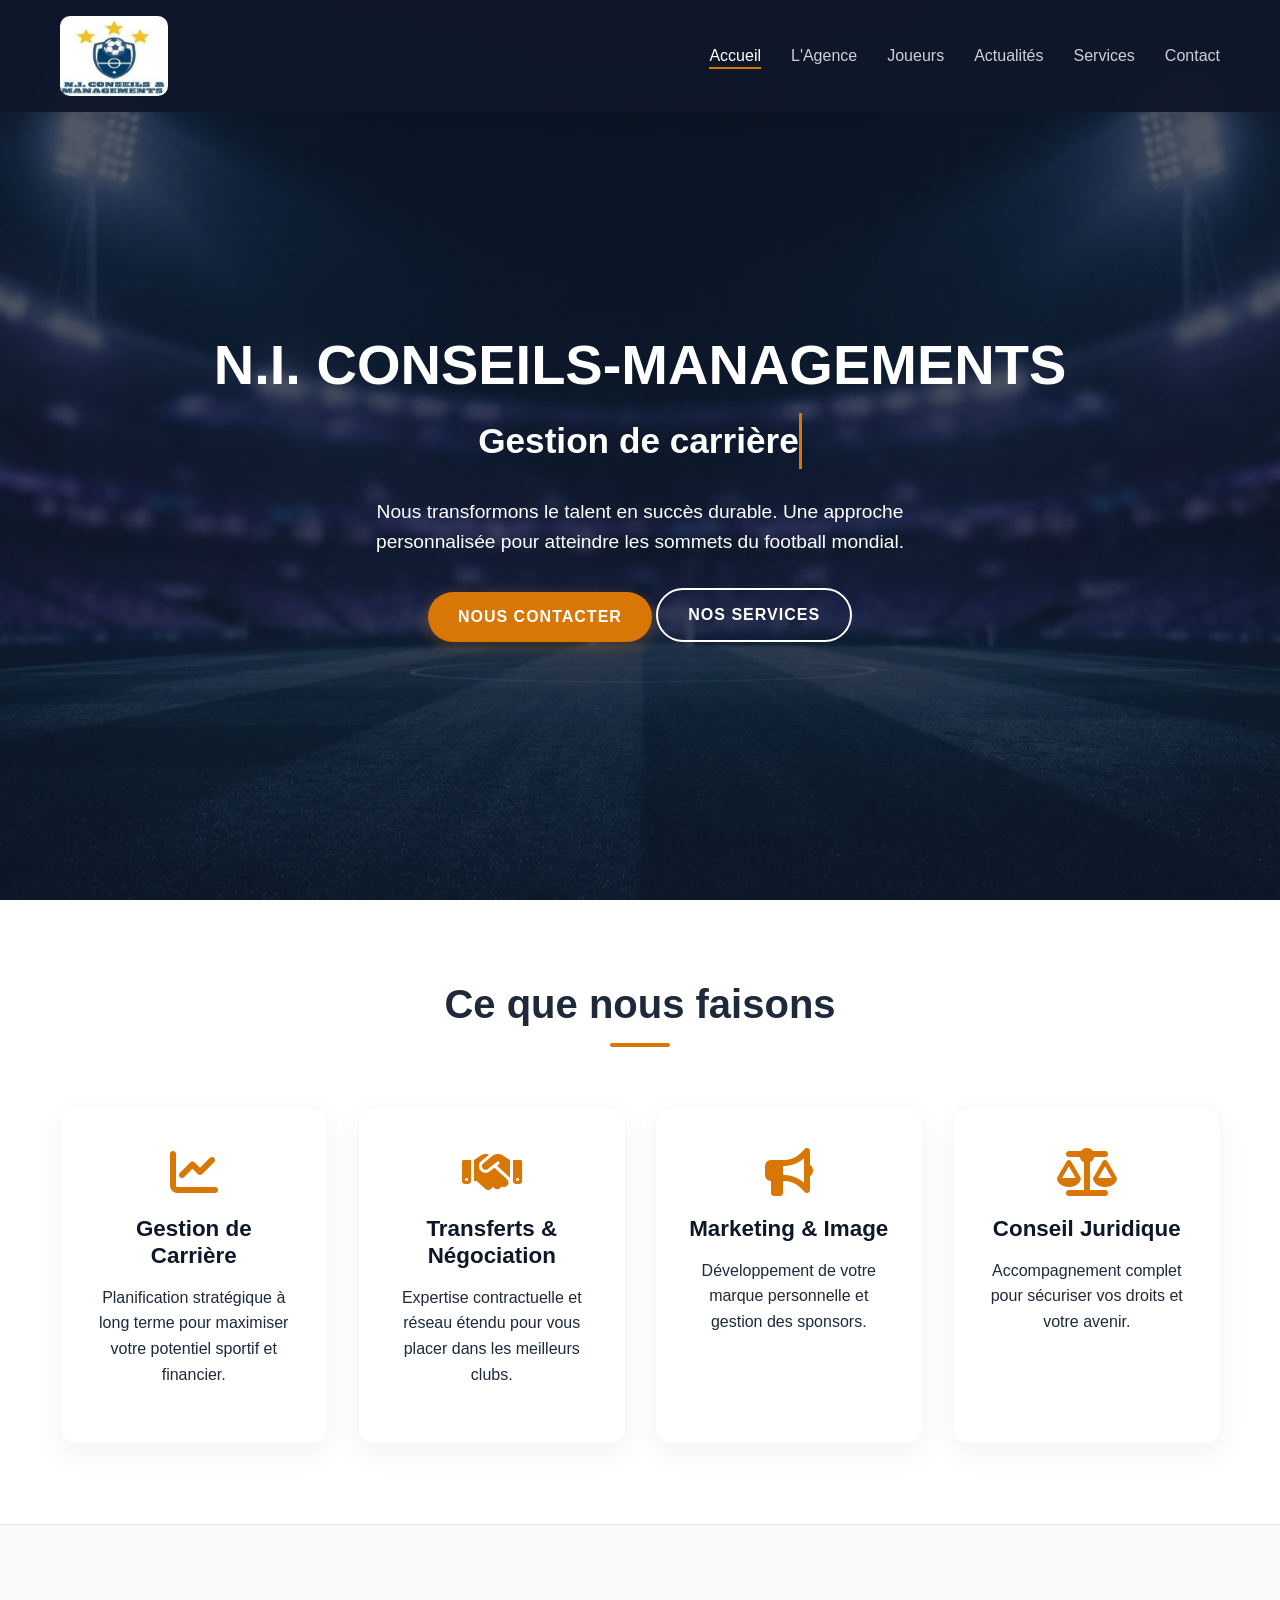
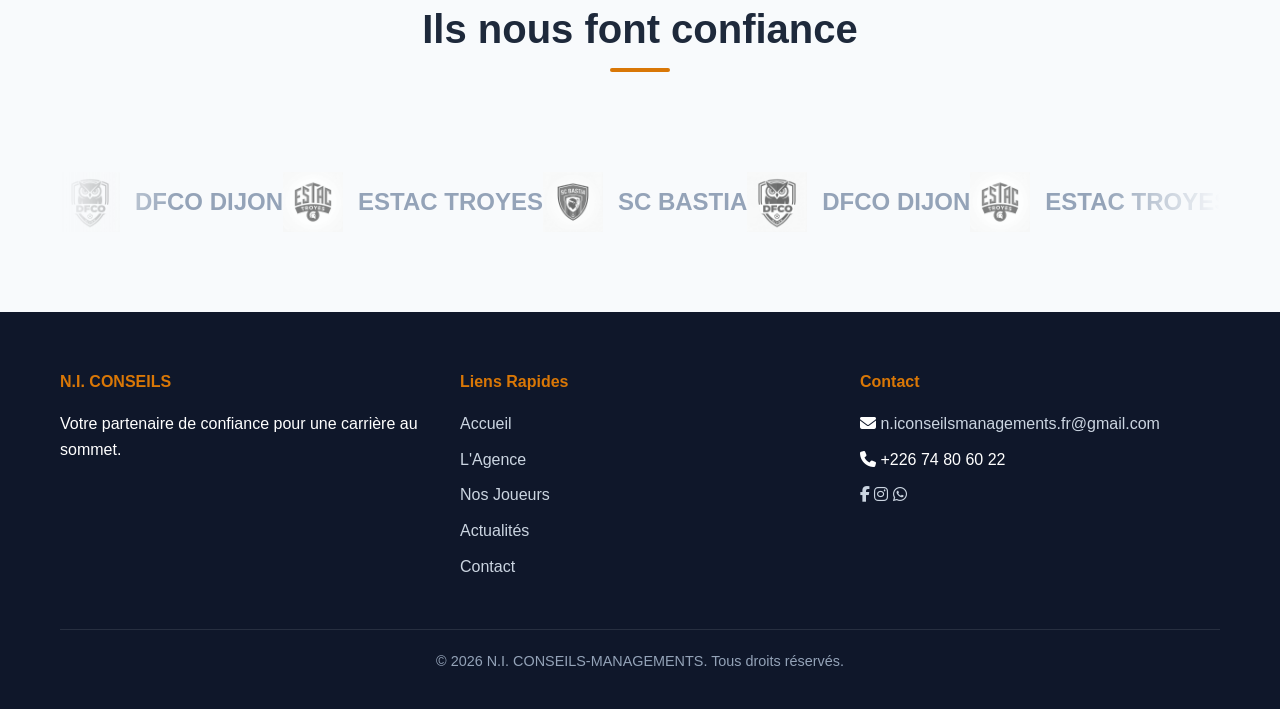
==== index.html @ 92f79663 "Mise à jour du site : actualités, administration, configuration et images" ====
<!DOCTYPE html>
<html lang="fr">

<head>
    <meta charset="UTF-8">
    <meta name="viewport" content="width=device-width, initial-scale=1.0">
    <title>N.I. CONSEILS-MANAGEMENTS | Accueil</title>
    <meta name="description"
        content="Gestion de carrière pour joueurs de football ambitieux. Transferts, négociation, marketing.">
    <link rel="icon" type="image/png" href="assets/images/logo.png">
    <!-- Google Search Console Verification -->
    <meta name="google-site-verification" content="EGCltQnFq501ZITUYXsxIXA1ojgnjzvtPyNkvz9qQ1s" />
    <!-- Security Headers -->
    <meta http-equiv="Content-Security-Policy"
        content="default-src 'self'; script-src 'self' https://cdnjs.cloudflare.com; style-src 'self' 'unsafe-inline' https://cdnjs.cloudflare.com https://fonts.googleapis.com; font-src 'self' https://cdnjs.cloudflare.com https://fonts.gstatic.com; img-src 'self' data: blob: https:; connect-src 'self';">
    <!-- Google Fonts -->
    <link rel="preconnect" href="https://fonts.googleapis.com">
    <link rel="preconnect" href="https://fonts.gstatic.com" crossorigin>
    <link href="https://fonts.googleapis.com/css2?family=Outfit:wght@300;400;500;700;800&display=swap" rel="stylesheet">
    <!-- Font Awesome -->
    <link rel="stylesheet" href="https://cdnjs.cloudflare.com/ajax/libs/font-awesome/6.4.0/css/all.min.css"
        integrity="sha512-iecdLmaskl7CVkqkXNQ/ZH/XLlvWZOJyj7Yy7tcenmpD1ypASozpmT/E0iPtmFIB46ZmdtAc9eNBvH0H/ZpiBw=="
        crossorigin="anonymous" referrerpolicy="no-referrer">
    <!-- Open Graph / Meta SEO pour Google -->
    <link rel="canonical" href="https://ni-conseils-managements.netlify.app/">
    <meta property="og:type" content="website">
    <meta property="og:url" content="https://ni-conseils-managements.netlify.app/">
    <meta property="og:title" content="N.I. CONSEILS-MANAGEMENTS | Agence de Gestion de Carrière Football">
    <meta property="og:description" content="Gestion de carrière pour joueurs de football ambitieux. Transferts, négociation, marketing.">
    <meta property="og:image" content="https://ni-conseils-managements.netlify.app/assets/images/hero.webp">
    <!-- Twitter Card -->
    <meta name="twitter:card" content="summary_large_image">
    <meta name="twitter:title" content="N.I. CONSEILS-MANAGEMENTS | Agence de Gestion de Carrière Football">
    <meta name="twitter:description" content="Gestion de carrière pour joueurs de football ambitieux. Transferts, négociation, marketing.">
    <meta name="twitter:image" content="https://ni-conseils-managements.netlify.app/assets/images/hero.webp">

    <!-- Schema.org Organization for Google Indexing -->
    <script type="application/ld+json">
    {
        "@context": "https://schema.org",
        "@type": "SportsOrganization",
        "name": "N.I. CONSEILS-MANAGEMENTS",
        "alternateName": "NI Conseils Managements",
        "url": "https://ni-conseils-managements.netlify.app/",
        "logo": "https://ni-conseils-managements.netlify.app/assets/images/logo.png",
        "description": "Gestion de carrière, transferts, négociations contractuelles et image de joueurs de football professionnels.",
        "telephone": "+226 74 80 60 22",
        "email": "n.iconseilsmanagements.fr@gmail.com",
        "sameAs": [
            "https://www.facebook.com/ibrahim.niang.7",
            "https://www.instagram.com/ibrahim_niang_10"
        ]
    }
    </script>
    <!-- Custom CSS -->
    <link rel="stylesheet" href="style.css?v=2.0">
    <!-- Animations CSS -->
    <link rel="stylesheet" href="animations.css?v=1.0">
    <!-- Dynamic Site Customizer Script -->
    <script src="site-config.js"></script>
    <!-- PWA Settings -->
    <link rel="manifest" href="manifest.json">
    <meta name="apple-mobile-web-app-capable" content="yes">
    <meta name="apple-mobile-web-app-status-bar-style" content="black-translucent">
    <meta name="apple-mobile-web-app-title" content="N.I. CONSEILS">
    <link rel="apple-touch-icon" href="assets/images/logo.png">
</head>

<body>

    <!-- Navigation -->
    <nav class="navbar">
        <div class="container">
            <a href="index.html" class="logo">
                <img src="assets/images/logo.png" alt="Logo N.I. CONSEILS-MANAGEMENTS">
            </a>
            <ul class="nav-links">
                <li><a href="index.html" class="active">Accueil</a></li>
                <li><a href="agent.html">L'Agence</a></li>
                <li><a href="players.html">Joueurs</a></li>
                <li><a href="actualites.html">Actualités</a></li>
                <li><a href="services.html">Services</a></li>
                <li><a href="contact.html">Contact</a></li>
            </ul>
            <button class="hamburger" type="button" aria-label="Ouvrir le menu" aria-expanded="false" aria-controls="main-nav-links">
                <span class="bar"></span>
                <span class="bar"></span>
                <span class="bar"></span>
            </button>
        </div>
    </nav>

    <!-- Hero Section -->
    <header class="hero" data-parallax>
        <div class="container hero-content">
            <h1 data-cms="heroTitle">N.I. CONSEILS-MANAGEMENTS</h1>
            <p class="hero-subtitle" data-cms="heroSubtitle">Gestion de carrière pour joueurs ambitieux</p>
            <p data-cms="heroDescription">Nous transformons le talent en succès durable. Une approche personnalisée pour atteindre les sommets du
                football mondial.</p>
            <div class="hero-btns">
                <a href="contact.html" class="btn btn-primary">Nous Contacter</a>
                <a href="services.html" class="btn btn-outline">Nos Services</a>
            </div>
        </div>
    </header>

    <!-- What We Do Section -->
    <section class="features section-padding">
        <div class="container">
            <div class="text-center">
                <h2 class="section-title">Ce que nous faisons</h2>
            </div>
            <div class="features-grid">
                <div class="feature-card reveal tilt-card shine-card js-reveal stagger-1">
                    <i class="fa-solid fa-chart-line feature-icon"></i>
                    <h3>Gestion de Carrière</h3>
                    <p>Planification stratégique à long terme pour maximiser votre potentiel sportif et financier.</p>
                </div>
                <div class="feature-card reveal tilt-card shine-card js-reveal stagger-2">
                    <i class="fa-solid fa-handshake feature-icon"></i>
                    <h3>Transferts & Négociation</h3>
                    <p>Expertise contractuelle et réseau étendu pour vous placer dans les meilleurs clubs.</p>
                </div>
                <div class="feature-card reveal tilt-card shine-card js-reveal stagger-3">
                    <i class="fa-solid fa-bullhorn feature-icon"></i>
                    <h3>Marketing & Image</h3>
                    <p>Développement de votre marque personnelle et gestion des sponsors.</p>
                </div>
                <div class="feature-card reveal tilt-card shine-card js-reveal stagger-4">
                    <i class="fa-solid fa-scale-balanced feature-icon"></i>
                    <h3>Conseil Juridique</h3>
                    <p>Accompagnement complet pour sécuriser vos droits et votre avenir.</p>
                </div>
            </div>
        </div>
    </section>

    <!-- Partners Section -->
    <section class="partners section-padding">
        <div class="container">
            <div class="text-center">
                <h2 class="section-title">Ils nous font confiance</h2>
            </div>
            <div class="partners-grid reveal js-reveal">
                <div class="partner-item">
                    <img src="assets/images/dijon.webp" alt="DFCO Dijon" class="partner-logo"> DFCO DIJON
                </div>
                <div class="partner-item">
                    <img src="assets/images/troyes.webp" alt="ESTAC Troyes" class="partner-logo"> ESTAC TROYES
                </div>
                <div class="partner-item">
                    <img src="assets/images/bastia.webp" alt="SC Bastia" class="partner-logo"> SC BASTIA
                </div>
            </div>
        </div>
    </section>

    <!-- Footer -->
    <footer>
        <div class="container">
            <div class="footer-grid">
                <div class="footer-col js-reveal-left">
                    <h4>N.I. CONSEILS</h4>
                    <p>Votre partenaire de confiance pour une carrière au sommet.</p>
                </div>
                <div class="footer-col js-reveal">
                    <h4>Liens Rapides</h4>
                    <ul class="footer-links">
                        <li><a href="index.html">Accueil</a></li>
                        <li><a href="agent.html">L'Agence</a></li>
                        <li><a href="players.html">Nos Joueurs</a></li>
                        <li><a href="actualites.html">Actualités</a></li>
                        <li><a href="contact.html">Contact</a></li>
                    </ul>
                </div>
                <div class="footer-col js-reveal-right">
                    <h4>Contact</h4>
                    <ul class="footer-links">
                        <li><i class="fa-solid fa-envelope"></i> <span
                                class="email-obfuscated">n.iconseilsmanagements.fr [at] gmail.com</span></li>
                        <li><i class="fa-solid fa-phone"></i> +226 74 80 60 22</li>
                        <li>
                            <div class="social-links" style="margin-top: 10px;">
                                <a href="https://www.facebook.com/ibrahim.niang.7" target="_blank"
                                    rel="noopener noreferrer" class="social-btn" aria-label="Facebook N.I. CONSEILS"><i
                                        class="fa-brands fa-facebook-f"></i></a>
                                <a href="https://www.instagram.com/ibrahim_niang_10?igsh=MXQ5dmVqNDBqeXpwaw=="
                                    target="_blank" rel="noopener noreferrer" class="social-btn" aria-label="Instagram N.I. CONSEILS"><i
                                        class="fa-brands fa-instagram"></i></a>
                                <a href="https://wa.me/22674806022" target="_blank" rel="noopener noreferrer"
                                    class="social-btn" aria-label="WhatsApp N.I. CONSEILS"><i class="fa-brands fa-whatsapp"></i></a>
                            </div>
                        </li>
                    </ul>
                </div>
            </div>
            <div class="copyright">
                <p>&copy; 2026 N.I. CONSEILS-MANAGEMENTS. Tous droits réservés.</p>
            </div>
        </div>
    </footer>
    <script src="script.js"></script>
    <script src="animations.js?v=1.0"></script>
</body>

</html>
---- style.css ----
/* Global Styles & Variables */
:root {
    --primary-color: #0f172a;
    /* Dark Slate */
    --secondary-color: #d97706;
    /* Amber/Gold */
    --accent-color: #38bdf8;
    /* Sky Blue */
    --text-dark: #1e293b;
    --text-light: #f8fafc;
    --bg-light: #f8fafc;
    --bg-white: #ffffff;
    --transition: all 0.3s ease;
    --font-main: 'Outfit', sans-serif;
}

* {
    margin: 0;
    padding: 0;
    box-sizing: border-box;
}

body {
    font-family: var(--font-main);
    background-color: var(--bg-light);
    color: var(--text-dark);
    line-height: 1.6;
    overflow-x: hidden;
}

a {
    text-decoration: none;
    color: inherit;
    transition: var(--transition);
}

ul {
    list-style: none;
}

img {
    max-width: 100%;
    display: block;
}

/* Typography */
h1,
h2,
h3,
h4,
h5,
h6 {
    font-weight: 700;
    line-height: 1.2;
    margin-bottom: 1rem;
}

h1 {
    font-size: clamp(2rem, 8vw, 3.5rem);
}

h2 {
    font-size: clamp(1.75rem, 6vw, 2.5rem);
}

h3 {
    font-size: 1.75rem;
}

p {
    margin-bottom: 1rem;
}

/* Utilities */
.container {
    max-width: 1200px;
    margin: 0 auto;
    padding: 0 20px;
}

.btn {
    display: inline-block;
    padding: 12px 30px;
    border-radius: 50px;
    font-weight: 600;
    text-transform: uppercase;
    letter-spacing: 1px;
    cursor: pointer;
    border: none;
    transition: var(--transition);
}

.btn-primary {
    background-color: var(--secondary-color);
    color: white;
    box-shadow: 0 4px 15px rgba(217, 119, 6, 0.3);
}

.btn-primary:hover {
    background-color: #b45309;
    transform: translateY(-2px);
}

.btn-outline {
    background: transparent;
    border: 2px solid white;
    color: white;
}

.btn-outline:hover {
    background: white;
    color: var(--primary-color);
}

.section-padding {
    padding: 80px 0;
}

.text-center {
    text-align: center;
}

.text-white {
    color: white;
}

/* Navigation */
.navbar {
    background-color: rgba(15, 23, 42, 0.95);
    backdrop-filter: blur(10px);
    padding: 1rem 0;
    position: fixed;
    width: 100%;
    top: 0;
    z-index: 1000;
    box-shadow: 0 2px 20px rgba(0, 0, 0, 0.1);
}

.navbar .container {
    display: flex;
    justify-content: space-between;
    align-items: center;
}

.logo {
    font-size: 1.8rem;
    font-weight: 800;
    color: white;
    text-transform: uppercase;
    letter-spacing: 2px;
    display: flex;
    align-items: center;
}

.logo img {
    height: 60px;
    width: auto;
    object-fit: contain;
    transition: var(--transition);
    border-radius: 10px;
}

@media (min-width: 1024px) {
    .logo img {
        height: 80px;
    }
}

.logo span {
    color: var(--secondary-color);
}

.nav-links {
    display: flex;
    gap: 30px;
}

.nav-links a {
    color: rgba(255, 255, 255, 0.8);
    font-weight: 500;
    font-size: 1rem;
    position: relative;
}

.nav-links a:hover,
.nav-links a.active {
    color: white;
}

.nav-links a::after {
    content: '';
    position: absolute;
    width: 0;
    height: 2px;
    bottom: -5px;
    left: 0;
    background-color: var(--secondary-color);
    transition: var(--transition);
}

.nav-links a:hover::after,
.nav-links a.active::after {
    width: 100%;
}

.hamburger {
    display: none;
    cursor: pointer;
}

.bar {
    display: block;
    width: 25px;
    height: 3px;
    margin: 5px auto;
    background-color: white;
    transition: var(--transition);
}

/* Hero Section */
.hero {
    min-height: 100vh;
    height: auto;
    background: linear-gradient(rgba(15, 23, 42, 0.7), rgba(15, 23, 42, 0.8)), url('assets/images/hero.webp');
    background-size: cover;
    background-position: center;
    background-attachment: scroll; /* Better for performance on mobile */
    display: flex;
    align-items: center;
    text-align: center;
    color: white;
    padding: 160px 0 80px;
}

@media (min-width: 1024px) {
    .hero {
        background-attachment: fixed;
    }
}

.hero-content h1 {
    margin-bottom: 15px;
    animation: fadeInUp 1s ease;
}

.hero-content p.hero-subtitle {
    font-size: clamp(1.4rem, 5vw, 2.2rem);
    font-weight: 700;
    max-width: 700px;
    margin: 0 auto 20px;
    opacity: 0.95;
    animation: fadeInUp 1.1s ease;
}

.hero-content p {
    font-size: 1.2rem;
    max-width: 600px;
    margin: 0 auto 30px;
    opacity: 0.9;
    animation: fadeInUp 1.2s ease;
}

.hero-btns {
    animation: fadeInUp 1.4s ease;
}

/* Features / What We Do */
.features {
    background-color: var(--bg-white);
}

.section-title {
    margin-bottom: 60px;
    position: relative;
    display: inline-block;
}

.section-title::after {
    content: '';
    display: block;
    width: 60px;
    height: 4px;
    background: var(--secondary-color);
    margin: 15px auto 0;
    border-radius: 2px;
}

.features-grid {
    display: grid;
    grid-template-columns: repeat(auto-fit, minmax(250px, 1fr));
    gap: 30px;
}

.feature-card {
    background: white;
    padding: 40px 30px;
    border-radius: 15px;
    box-shadow: 0 10px 30px rgba(0, 0, 0, 0.05);
    transition: var(--transition);
    text-align: center;
    border: 1px solid rgba(0, 0, 0, 0.03);
}

.feature-card:hover {
    transform: translateY(-10px);
    box-shadow: 0 20px 40px rgba(0, 0, 0, 0.1);
}

.feature-icon {
    font-size: 3rem;
    color: var(--secondary-color);
    margin-bottom: 20px;
}

.feature-card h3 {
    font-size: 1.4rem;
    margin-bottom: 15px;
    color: var(--primary-color);
}

/* Footer */
footer {
    background-color: var(--primary-color);
    color: white;
    padding: 60px 0 20px;
}

.footer-grid {
    display: grid;
    grid-template-columns: repeat(auto-fit, minmax(200px, 1fr));
    gap: 40px;
    margin-bottom: 40px;
}

.footer-col h4 {
    color: var(--secondary-color);
    margin-bottom: 20px;
}

.footer-links li {
    margin-bottom: 10px;
}

.footer-links a {
    color: #cbd5e1;
}

.footer-links a:hover {
    color: white;
    padding-left: 5px;
}

.copyright {
    border-top: 1px solid rgba(255, 255, 255, 0.1);
    padding-top: 20px;
    text-align: center;
    color: #94a3b8;
    font-size: 0.9rem;
}

/* Animations au Défilement (Scroll Reveal) */
.reveal {
    opacity: 0;
    transform: translateY(30px);
    transition: all 0.8s ease-out;
}

.reveal.active {
    opacity: 1;
    transform: translateY(0);
}

.reveal-left {
    opacity: 0;
    transform: translateX(-50px);
    transition: all 0.8s ease-out;
}

.reveal-left.active {
    opacity: 1;
    transform: translateX(0);
}

.reveal-right {
    opacity: 0;
    transform: translateX(50px);
    transition: all 0.8s ease-out;
}

.reveal-right.active {
    opacity: 1;
    transform: translateX(0);
}

/* Amélioration Cartes Joueurs */
.player-card {
    position: relative;
}

.player-badge {
    position: absolute;
    top: 15px;
    right: 15px;
    background: var(--secondary-color);
    color: white;
    padding: 5px 12px;
    border-radius: 20px;
    font-size: 0.75rem;
    font-weight: 700;
    z-index: 10;
    box-shadow: 0 4px 10px rgba(0, 0, 0, 0.2);
}

.player-img-container {
    overflow: hidden;
    height: 350px;
}

.player-img {
    height: 100%;
    width: 100%;
    object-fit: cover;
    object-position: top;
    transition: transform 0.5s ease;
}

.player-card:hover .player-img {
    transform: scale(1.1);
}

.club-logo-mini {
    height: 25px;
    width: auto;
    vertical-align: middle;
    margin-right: 8px;
}

/* Animations */
@keyframes fadeInUp {
    from {
        opacity: 0;
        transform: translateY(30px);
    }

    to {
        opacity: 1;
        transform: translateY(0);
    }
}

/* Mobile Responsive */
@media (max-width: 768px) {
    .section-padding {
        padding: 50px 0;
    }

    .hero-content p {
        font-size: 1rem;
    }

    .hamburger {
        display: block;
        z-index: 1001;
    }

        .hamburger[aria-expanded="true"] .bar:nth-child(2) {
        opacity: 0;
    }

    .hamburger[aria-expanded="true"] .bar:nth-child(1) {
        transform: translateY(8px) rotate(45deg);
    }

    .hamburger[aria-expanded="true"] .bar:nth-child(3) {
        transform: translateY(-8px) rotate(-45deg);
    }

    .nav-links {
        position: fixed;
        left: -100%;
        top: 0;
        gap: 0;
        flex-direction: column;
        background-color: var(--primary-color);
        width: 100%;
        height: 100vh;
        text-align: center;
        transition: 0.3s;
        padding-top: 100px;
        overflow-y: auto;
    }

    .nav-links.active {
        left: 0;
    }

    .nav-links li {
        margin: 20px 0;
    }

    .nav-links a {
        font-size: 1.25rem;
    }
}

@media (max-width: 480px) {
    .hero-btns {
        display: flex;
        flex-direction: column;
        gap: 15px;
        padding: 0 20px;
    }

    .btn {
        width: 100%;
    }
    
    .player-card {
        margin: 0 10px;
    }
}

/* Partners Section */
.partners {
    background-color: #f8fafc;
    border-top: 1px solid #e2e8f0;
}

.partners-grid {
    display: flex;
    justify-content: center;
    align-items: center;
    gap: 60px;
    flex-wrap: wrap;
    margin-top: 40px;
}

.partner-item {
    font-size: 1.5rem;
    font-weight: 700;
    color: #94a3b8;
    text-transform: uppercase;
    transition: var(--transition);
    display: flex;
    align-items: center;
    gap: 15px;
}

.partner-logo {
    height: 60px;
    width: auto;
    filter: grayscale(100%);
    opacity: 0.7;
    transition: var(--transition);
}

.partner-item:hover {
    color: var(--primary-color);
    transform: scale(1.05);
}

.partner-item:hover .partner-logo {
    filter: grayscale(0%);
    opacity: 1;
}

/* iOS PWA Install Prompt */
#ios-install-prompt {
    position: fixed;
    bottom: 20px;
    left: 20px;
    right: 20px;
    background: white;
    padding: 15px 20px;
    border-radius: 20px;
    box-shadow: 0 10px 40px rgba(0, 0, 0, 0.3);
    z-index: 9999;
    display: none;
    align-items: center;
    gap: 15px;
    border: 1px solid rgba(0,0,0,0.1);
    animation: slideUp 0.6s cubic-bezier(0.16, 1, 0.3, 1);
}

#ios-install-prompt .prompt-icon {
    width: 60px;
    height: 60px;
    border-radius: 12px;
    object-fit: cover;
    box-shadow: 0 4px 10px rgba(0,0,0,0.1);
}

#ios-install-prompt .prompt-text h3 {
    font-size: 1rem;
    margin-bottom: 2px;
    color: var(--primary-color);
}

#ios-install-prompt .prompt-text p {
    font-size: 0.85rem;
    margin-bottom: 0;
    color: #475569;
    line-height: 1.4;
}

#ios-install-prompt .close-prompt {
    position: absolute;
    top: 5px;
    right: 12px;
    font-size: 1.5rem;
    cursor: pointer;
    color: #94a3b8;
    padding: 5px;
}

@keyframes slideUp {
    from { transform: translateY(120%); opacity: 0; }
    to { transform: translateY(0); opacity: 1; }
}

/* ==========================================
   ACTUALITÉS & GOOGLE NEWS STYLES
   ========================================== */

.news-header {
    background-color: var(--primary-color);
    padding: 180px 0 60px;
    text-align: center;
    color: white;
}

.news-controls {
    display: flex;
    justify-content: space-between;
    align-items: center;
    flex-wrap: wrap;
    gap: 20px;
    margin: 40px 0 20px;
}

.news-filter-btns {
    display: flex;
    gap: 10px;
    flex-wrap: wrap;
}

.filter-btn {
    padding: 8px 18px;
    background: #f1f5f9;
    color: var(--text-dark);
    border: 1px solid #cbd5e1;
    border-radius: 20px;
    font-weight: 500;
    cursor: pointer;
    transition: var(--transition);
}

.filter-btn:hover, .filter-btn.active {
    background: var(--primary-color);
    color: white;
    border-color: var(--primary-color);
}

.news-search-box {
    position: relative;
    min-width: 260px;
}

.news-search-box input {
    width: 100%;
    padding: 10px 40px 10px 15px;
    border: 1px solid #cbd5e1;
    border-radius: 20px;
    font-size: 0.95rem;
    outline: none;
    transition: var(--transition);
}

.news-search-box input:focus {
    border-color: var(--secondary-color);
    box-shadow: 0 0 0 3px rgba(217, 119, 6, 0.15);
}

.news-search-box i {
    position: absolute;
    right: 15px;
    top: 50%;
    transform: translateY(-50%);
    color: #94a3b8;
}

.news-grid {
    display: grid;
    grid-template-columns: repeat(auto-fill, minmax(320px, 1fr));
    gap: 30px;
    padding: 20px 0 60px;
}

.news-card {
    background: white;
    border-radius: 15px;
    overflow: hidden;
    box-shadow: 0 10px 25px rgba(0,0,0,0.05);
    transition: var(--transition);
    display: flex;
    flex-direction: column;
    border: 1px solid #f1f5f9;
}

.news-card:hover {
    transform: translateY(-8px);
    box-shadow: 0 20px 40px rgba(0,0,0,0.12);
}

.news-card-img {
    height: 200px;
    width: 100%;
    object-fit: cover;
    position: relative;
}

/* Video thumbnail in news cards */
.news-card-video-wrapper {
    position: relative;
    overflow: hidden;
    background: #0f172a;
}

.news-card-video-wrapper video.news-card-img {
    object-fit: cover;
    height: 200px;
}

.video-play-icon {
    position: absolute;
    top: 50%;
    left: 50%;
    transform: translate(-50%, -50%);
    color: white;
    font-size: 3rem;
    opacity: 0.85;
    text-shadow: 0 2px 10px rgba(0,0,0,0.5);
    pointer-events: none;
    transition: opacity 0.3s ease;
}

.news-card:hover .video-play-icon {
    opacity: 1;
    transform: translate(-50%, -50%) scale(1.1);
}

.news-card-body {
    padding: 22px;
    display: flex;
    flex-direction: column;
    flex-grow: 1;
}

.news-card-meta {
    display: flex;
    justify-content: space-between;
    align-items: center;
    margin-bottom: 12px;
    font-size: 0.85rem;
    color: #64748b;
}

.news-tag {
    background: rgba(217, 119, 6, 0.12);
    color: var(--secondary-color);
    padding: 4px 10px;
    border-radius: 12px;
    font-weight: 700;
    font-size: 0.75rem;
    text-transform: uppercase;
}

.news-card-title {
    font-size: 1.25rem;
    color: var(--primary-color);
    margin-bottom: 10px;
    line-height: 1.35;
    font-weight: 700;
}

.news-card-excerpt {
    color: #475569;
    font-size: 0.92rem;
    line-height: 1.5;
    margin-bottom: 20px;
    flex-grow: 1;
}

.news-card-footer {
    display: flex;
    justify-content: space-between;
    align-items: center;
    border-top: 1px solid #f1f5f9;
    padding-top: 15px;
    margin-top: auto;
}

.news-read-btn {
    color: var(--secondary-color);
    font-weight: 700;
    font-size: 0.9rem;
    display: inline-flex;
    align-items: center;
    gap: 6px;
    cursor: pointer;
    background: none;
    border: none;
}

.news-read-btn:hover {
    color: var(--primary-color);
}

/* Modal Article Detail Reader */
.modal-overlay {
    position: fixed;
    top: 0;
    left: 0;
    width: 100%;
    height: 100%;
    background: rgba(15, 23, 42, 0.75);
    backdrop-filter: blur(6px);
    z-index: 10000;
    display: none;
    align-items: center;
    justify-content: center;
    padding: 20px;
    overflow-y: auto;
}

.modal-overlay.active {
    display: flex;
}

.modal-content {
    background: white;
    max-width: 800px;
    width: 100%;
    max-height: 90vh;
    border-radius: 20px;
    overflow-y: auto;
    position: relative;
    box-shadow: 0 25px 50px rgba(0,0,0,0.3);
    animation: fadeInUp 0.4s cubic-bezier(0.16, 1, 0.3, 1);
}

.modal-close {
    position: absolute;
    top: 20px;
    right: 20px;
    width: 40px;
    height: 40px;
    background: rgba(15, 23, 42, 0.6);
    color: white;
    border-radius: 50%;
    display: flex;
    align-items: center;
    justify-content: center;
    font-size: 1.2rem;
    cursor: pointer;
    border: none;
    z-index: 10;
    transition: var(--transition);
}

.modal-close:hover {
    background: var(--secondary-color);
}

.modal-banner {
    width: 100%;
    max-height: 480px;
    object-fit: contain;
    background-color: #0f172a;
    border-radius: 16px 16px 0 0;
}

.modal-body {
    padding: 35px;
}

.modal-title {
    font-size: 1.85rem;
    color: var(--primary-color);
    margin-bottom: 18px;
    line-height: 1.35;
    font-weight: 800;
}

.modal-article-text {
    font-size: 1.05rem;
    line-height: 1.85;
    color: #334155;
}

.modal-article-text h3 {
    color: var(--primary-color);
    margin: 28px 0 14px;
    font-size: 1.3rem;
    font-weight: 700;
    border-left: 4px solid var(--secondary-color);
    padding-left: 12px;
}

.modal-meta {
    display: flex;
    gap: 20px;
    color: #64748b;
    font-size: 0.9rem;
    margin-bottom: 25px;
    border-bottom: 1px solid #e2e8f0;
    padding-bottom: 15px;
    flex-wrap: wrap;
}

.modal-article-text {
    font-size: 1.05rem;
    line-height: 1.7;
    color: #334155;
}

.modal-article-text p {
    margin-bottom: 18px;
}

.modal-share-bar {
    margin-top: 30px;
    padding-top: 20px;
    border-top: 1px solid #e2e8f0;
    display: flex;
    align-items: center;
    justify-content: space-between;
    flex-wrap: wrap;
    gap: 15px;
}

/* ==========================================
   STYLE EDITORIAL DFCO — Article individuel
   ========================================== */

/* Modale / Vue article pleine page */
.modal-content.editorial-style {
    background: #ffffff;
    max-width: 900px;
    width: 100%;
    border-radius: 0;
    box-shadow: 0 25px 80px rgba(0, 0, 0, 0.25);
    overflow-y: auto;
    max-height: 90vh;
    position: relative;
}

.modal-content.editorial-style .modal-body {
    padding: 50px 25px 60px;
    max-width: 720px;
    margin: 0 auto;
}

/* En-tête article */
.post-header {
    text-align: center;
    margin-bottom: 35px;
    padding-top: 10px;
}

.post-date {
    display: inline-block;
    color: var(--secondary-color);
    font-size: 0.85rem;
    font-weight: 700;
    text-transform: uppercase;
    letter-spacing: 1.5px;
    margin-bottom: 18px;
    position: relative;
}

.post-date::after {
    content: '';
    display: block;
    width: 40px;
    height: 2px;
    background: var(--secondary-color);
    margin: 12px auto 0;
    border-radius: 2px;
}

.post-title {
    font-size: clamp(2rem, 5vw, 3.2rem);
    color: var(--primary-color);
    line-height: 1.15;
    font-weight: 800;
    margin-bottom: 20px;
}

.post-categories {
    list-style: none;
    padding: 0;
    margin: 0;
    display: inline-flex;
    gap: 10px;
    flex-wrap: wrap;
    justify-content: center;
}

.post-categories li {
    display: inline-block;
    background: #f1f5f9;
    color: var(--primary-color);
    padding: 6px 16px;
    font-size: 0.75rem;
    font-weight: 700;
    text-transform: uppercase;
    letter-spacing: 0.5px;
    border-radius: 4px;
}

/* Média principal */
.post-media {
    margin: 30px 0 35px;
}

.post-media img#modal-img {
    width: 100%;
    max-height: 480px;
    object-fit: contain;
    background-color: #0f172a;
    border-radius: 12px;
    display: block;
}

/* Galerie d'images */
#modal-gallery-sec {
    margin-bottom: 20px;
}

#modal-gallery-sec .gallery-grid {
    display: grid;
    grid-template-columns: repeat(auto-fit, minmax(240px, 1fr));
    gap: 15px;
}

#modal-gallery-sec .gallery-item {
    border-radius: 12px;
    overflow: hidden;
    box-shadow: 0 8px 20px rgba(0, 0, 0, 0.12);
    height: 280px;
    background: #0f172a;
    position: relative;
}

#modal-gallery-sec .gallery-item img {
    width: 100%;
    height: 100%;
    object-fit: contain;
    padding: 5px;
    cursor: pointer;
    transition: transform 0.3s ease;
}

#modal-gallery-sec .gallery-item img:hover {
    transform: scale(1.02);
}

/* Vidéo */
#modal-video-sec iframe,
#modal-video-sec video {
    width: 100%;
    border-radius: 12px;
    box-shadow: 0 10px 25px rgba(0, 0, 0, 0.12);
}

#modal-video-sec iframe {
    aspect-ratio: 16 / 9;
    height: auto;
}

/* Contenu éditorial */
.wysiwyg {
    font-size: 1.1rem;
    line-height: 1.85;
    color: #1e293b;
    margin-top: 10px;
}

.wysiwyg > p {
    margin-bottom: 22px;
}

/* Premier paragraphe mis en avant comme le DFCO */
.wysiwyg > p:first-of-type {
    font-weight: 700;
    font-size: 1.2rem;
    color: var(--primary-color);
    margin-bottom: 25px;
    line-height: 1.6;
}

.wysiwyg strong {
    color: var(--primary-color);
    font-weight: 700;
}

.wysiwyg h3,
.wysiwyg h4 {
    color: var(--primary-color);
    margin: 32px 0 16px;
    font-size: 1.35rem;
    font-weight: 700;
    border-left: 4px solid var(--secondary-color);
    padding-left: 14px;
    line-height: 1.3;
}

.wysiwyg blockquote {
    background: #fffbeb;
    border-left: 4px solid var(--secondary-color);
    padding: 20px 24px;
    margin: 28px 0;
    font-style: italic;
    color: #78350f;
    border-radius: 0 10px 10px 0;
    font-size: 1.05rem;
    line-height: 1.7;
}

.wysiwyg a {
    color: var(--secondary-color);
    text-decoration: underline;
    text-underline-offset: 3px;
    font-weight: 600;
}

.wysiwyg a:hover {
    color: var(--primary-color);
}

.wysiwyg ul,
.wysiwyg ol {
    margin-bottom: 22px;
    padding-left: 25px;
}

.wysiwyg li {
    margin-bottom: 8px;
}

/* Barre de partage */
.post-share {
    margin-top: 50px;
    padding: 30px 0;
    border-top: 1px solid #e2e8f0;
    border-bottom: 1px solid #e2e8f0;
    display: flex;
    align-items: center;
    justify-content: space-between;
    flex-wrap: wrap;
    gap: 18px;
}

.share-label {
    font-weight: 700;
    font-size: 1.15rem;
    color: var(--primary-color);
}

.post-share .social-links {
    display: flex;
    gap: 12px;
}

.post-share .social-btn {
    width: 45px;
    height: 45px;
    border-radius: 50%;
    display: inline-flex;
    align-items: center;
    justify-content: center;
    background: #f1f5f9;
    color: var(--primary-color);
    font-size: 1.15rem;
    transition: var(--transition);
    border: none;
    cursor: pointer;
}

.post-share .social-btn:hover {
    background: var(--secondary-color);
    color: #fff;
    transform: translateY(-2px);
}

.post-share .social-btn.facebook:hover {
    background: #1877f2;
}

.post-share .social-btn.whatsapp:hover {
    background: #25d366;
}

.post-share .social-btn.link:hover {
    background: var(--primary-color);
}

/* Articles liés */
.post-related {
    margin-top: 55px;
    padding-top: 10px;
}

.post-related h3 {
    font-size: 1.6rem;
    margin-bottom: 25px;
    color: var(--primary-color);
    text-align: center;
    position: relative;
    padding-bottom: 12px;
}

.post-related h3::after {
    content: '';
    display: block;
    width: 50px;
    height: 3px;
    background: var(--secondary-color);
    margin: 10px auto 0;
    border-radius: 2px;
}

.related-grid {
    display: grid;
    grid-template-columns: repeat(auto-fill, minmax(260px, 1fr));
    gap: 25px;
}

.related-card {
    background: #ffffff;
    border-radius: 12px;
    overflow: hidden;
    box-shadow: 0 8px 25px rgba(0, 0, 0, 0.06);
    border: 1px solid #f1f5f9;
    cursor: pointer;
    transition: var(--transition);
    display: flex;
    flex-direction: column;
}

.related-card:hover {
    transform: translateY(-6px);
    box-shadow: 0 14px 35px rgba(0, 0, 0, 0.1);
}

.related-card img {
    width: 100%;
    height: 160px;
    object-fit: cover;
    display: block;
}

.related-card .related-body {
    padding: 18px;
    flex-grow: 1;
    display: flex;
    flex-direction: column;
}

.related-card .related-tag {
    display: inline-block;
    background: rgba(217, 119, 6, 0.12);
    color: var(--secondary-color);
    padding: 4px 10px;
    border-radius: 12px;
    font-weight: 700;
    font-size: 0.7rem;
    text-transform: uppercase;
    margin-bottom: 10px;
    width: fit-content;
}

.related-card h4 {
    font-size: 1rem;
    color: var(--primary-color);
    line-height: 1.35;
    margin-bottom: 8px;
    flex-grow: 1;
}

.related-card .related-date {
    font-size: 0.8rem;
    color: #64748b;
}

/* Responsive */
@media (max-width: 768px) {
    .modal-content.editorial-style .modal-body {
        padding: 35px 18px 45px;
    }

    .post-header {
        margin-bottom: 25px;
    }

    .post-title {
        font-size: clamp(1.7rem, 6vw, 2.4rem);
    }

    .post-media {
        margin: 20px 0 25px;
    }

    .post-media img#modal-img {
        max-height: 320px;
    }

    .post-share {
        flex-direction: column;
        align-items: flex-start;
    }

    .related-grid {
        grid-template-columns: 1fr;
    }
}

@media (max-width: 480px) {
    .modal-content.editorial-style .modal-body {
        padding: 28px 15px 40px;
    }

    .wysiwyg {
        font-size: 1rem;
    }

    .wysiwyg > p:first-of-type {
        font-size: 1.1rem;
    }
}

/* ==========================================
   PAGE ARTICLE PLEINE PAGE
   ========================================== */

.article-page-section {
    padding: 40px 0 80px;
}

.article-back-link {
    margin-bottom: 30px;
}

.back-to-news {
    display: inline-flex;
    align-items: center;
    gap: 8px;
    color: var(--secondary-color);
    font-weight: 700;
    font-size: 0.95rem;
    transition: var(--transition);
}

.back-to-news:hover {
    color: var(--primary-color);
    transform: translateX(-4px);
}

.article-page.editorial-style {
    background: #ffffff;
    border-radius: 20px;
    box-shadow: 0 10px 40px rgba(0, 0, 0, 0.06);
    padding: 50px 25px 60px;
    max-width: 900px;
    margin: 0 auto;
    border: 1px solid #f1f5f9;
}

.article-page.editorial-style .post-media,
.article-page.editorial-style .post-content,
.article-page.editorial-style .post-share,
.article-page.editorial-style .post-related {
    max-width: 720px;
    margin-left: auto;
    margin-right: auto;
}

.article-page.editorial-style .post-header {
    max-width: 720px;
    margin-left: auto;
    margin-right: auto;
    text-align: center;
    margin-bottom: 35px;
    padding-top: 10px;
}

.article-page.editorial-style #article-video {
    margin: 30px 0 35px;
}

.article-page.editorial-style #article-video iframe,
.article-page.editorial-style #article-video video {
    width: 100%;
    border-radius: 12px;
    box-shadow: 0 10px 25px rgba(0, 0, 0, 0.12);
}

.article-page.editorial-style #article-video iframe {
    aspect-ratio: 16 / 9;
    height: auto;
}

@media (max-width: 768px) {
    .article-page.editorial-style {
        padding: 35px 18px 45px;
        border-radius: 16px;
    }

    .article-page.editorial-style .post-title {
        font-size: clamp(1.7rem, 6vw, 2.4rem);
    }
}

@media (max-width: 480px) {
    .article-page.editorial-style {
        padding: 28px 15px 40px;
    }
}

/* Admin Dashboard Styles */
.admin-card {
    background: white;
    border-radius: 16px;
    padding: 35px;
    box-shadow: 0 10px 30px rgba(0,0,0,0.06);
    margin: 40px auto 60px;
    max-width: 800px;
    border: 1px solid #e2e8f0;
}

.admin-form .form-group {
    margin-bottom: 20px;
}

.admin-form label {
    display: block;
    font-weight: 600;
    margin-bottom: 8px;
    color: var(--primary-color);
}

.admin-form input, .admin-form select, .admin-form textarea {
    width: 100%;
    padding: 12px 15px;
    border: 1px solid #cbd5e1;
    border-radius: 10px;
    font-size: 1rem;
    outline: none;
    font-family: inherit;
}

.admin-form input:focus, .admin-form select:focus, .admin-form textarea:focus {
    border-color: var(--secondary-color);
    box-shadow: 0 0 0 3px rgba(217, 119, 6, 0.15);
}

.code-output {
    background: #0f172a;
    color: #38bdf8;
    padding: 20px;
    border-radius: 12px;
    font-family: monospace;
    font-size: 0.9rem;
    white-space: pre-wrap;
    overflow-x: auto;
    margin-top: 15px;
    max-height: 300px;
}
---- animations.css ----
/* ==========================================
   ANIMATIONS.CSS — Effets d'animation globaux
   N.I. CONSEILS-MANAGEMENTS
   ========================================== */

/* ----------------------------------------------------------------
   1. Accessibilité : respect des préférences de mouvement réduit
   ---------------------------------------------------------------- */
@media (prefers-reduced-motion: reduce) {
  *,
  *::before,
  *::after {
    animation-duration: 0.01ms !important;
    animation-iteration-count: 1 !important;
    transition-duration: 0.01ms !important;
    scroll-behavior: auto !important;
  }
}

/* ----------------------------------------------------------------
   2. Variables d'animation
   ---------------------------------------------------------------- */
:root {
  --ease-out-expo: cubic-bezier(0.16, 1, 0.3, 1);
  --ease-out-back: cubic-bezier(0.34, 1.56, 0.64, 1);
  --transition-slow: 0.8s var(--ease-out-expo);
  --transition-medium: 0.5s var(--ease-out-expo);
  --transition-fast: 0.3s var(--ease-out-expo);
}

/* ----------------------------------------------------------------
   3. Keyframes réutilisables
   ---------------------------------------------------------------- */

@keyframes fadeInUp {
  from {
    opacity: 0;
    transform: translateY(40px);
  }
  to {
    opacity: 1;
    transform: translateY(0);
  }
}

@keyframes fadeInLeft {
  from {
    opacity: 0;
    transform: translateX(-50px);
  }
  to {
    opacity: 1;
    transform: translateX(0);
  }
}

@keyframes fadeInRight {
  from {
    opacity: 0;
    transform: translateX(50px);
  }
  to {
    opacity: 1;
    transform: translateX(0);
  }
}

@keyframes scaleIn {
  from {
    opacity: 0;
    transform: scale(0.9);
  }
  to {
    opacity: 1;
    transform: scale(1);
  }
}

@keyframes slideDown {
  from {
    opacity: 0;
    transform: translateY(-20px);
  }
  to {
    opacity: 1;
    transform: translateY(0);
  }
}

@keyframes pulseGlow {
  0%, 100% {
    box-shadow: 0 0 0 0 rgba(217, 119, 6, 0.4);
  }
  50% {
    box-shadow: 0 0 0 15px rgba(217, 119, 6, 0);
  }
}

@keyframes float {
  0%, 100% {
    transform: translateY(0);
  }
  50% {
    transform: translateY(-10px);
  }
}

@keyframes shimmer {
  0% {
    transform: translateX(-100%);
  }
  100% {
    transform: translateX(100%);
  }
}

@keyframes typing {
  from { width: 0; }
  to { width: 100%; }
}

@keyframes blinkCaret {
  0%, 100% { border-color: transparent; }
  50% { border-color: var(--secondary-color); }
}

@keyframes spin {
  to {
    transform: rotate(360deg);
  }
}

@keyframes drawLine {
  from {
    transform: scaleY(0);
  }
  to {
    transform: scaleY(1);
  }
}

@keyframes popIn {
  0% {
    opacity: 0;
    transform: scale(0.5);
  }
  80% {
    transform: scale(1.05);
  }
  100% {
    opacity: 1;
    transform: scale(1);
  }
}

@keyframes marquee {
  0% {
    transform: translateX(0);
  }
  100% {
    transform: translateX(-50%);
  }
}

/* ----------------------------------------------------------------
   4. Classes utilitaires d'apparition (IntersectionObserver)
   ---------------------------------------------------------------- */
.js-reveal {
  opacity: 0;
  transform: translateY(40px);
  transition: opacity 0.8s var(--ease-out-expo), transform 0.8s var(--ease-out-expo);
  will-change: opacity, transform;
}

.js-reveal.is-visible {
  opacity: 1;
  transform: translateY(0);
}

.js-reveal-left {
  opacity: 0;
  transform: translateX(-60px);
  transition: opacity 0.8s var(--ease-out-expo), transform 0.8s var(--ease-out-expo);
  will-change: opacity, transform;
}

.js-reveal-left.is-visible {
  opacity: 1;
  transform: translateX(0);
}

.js-reveal-right {
  opacity: 0;
  transform: translateX(60px);
  transition: opacity 0.8s var(--ease-out-expo), transform 0.8s var(--ease-out-expo);
  will-change: opacity, transform;
}

.js-reveal-right.is-visible {
  opacity: 1;
  transform: translateX(0);
}

.js-scale-in {
  opacity: 0;
  transform: scale(0.9);
  transition: opacity 0.7s var(--ease-out-expo), transform 0.7s var(--ease-out-expo);
  will-change: opacity, transform;
}

.js-scale-in.is-visible {
  opacity: 1;
  transform: scale(1);
}

/* Délai de cascade (stagger) */
.stagger-1 { transition-delay: 0.1s; }
.stagger-2 { transition-delay: 0.2s; }
.stagger-3 { transition-delay: 0.3s; }
.stagger-4 { transition-delay: 0.4s; }
.stagger-5 { transition-delay: 0.5s; }

/* ----------------------------------------------------------------
   5. Barre de progression de scroll
   ---------------------------------------------------------------- */
.scroll-progress {
  position: fixed;
  top: 0;
  left: 0;
  width: 0;
  height: 3px;
  background: linear-gradient(90deg, var(--secondary-color), var(--accent-color));
  z-index: 9999;
  transition: width 0.1s linear;
}

/* ----------------------------------------------------------------
   6. Bouton retour en haut
   ---------------------------------------------------------------- */
.back-to-top {
  position: fixed;
  bottom: 30px;
  right: 30px;
  width: 50px;
  height: 50px;
  border-radius: 50%;
  background: var(--secondary-color);
  color: white;
  border: none;
  cursor: pointer;
  display: flex;
  align-items: center;
  justify-content: center;
  font-size: 1.2rem;
  box-shadow: 0 8px 25px rgba(217, 119, 6, 0.4);
  opacity: 0;
  visibility: hidden;
  transform: translateY(20px);
  transition: opacity 0.4s, visibility 0.4s, transform 0.4s var(--ease-out-expo), background 0.3s;
  z-index: 998;
}

.back-to-top.is-visible {
  opacity: 1;
  visibility: visible;
  transform: translateY(0);
}

.back-to-top:hover {
  background: var(--primary-color);
  transform: translateY(-3px);
}

@media (max-width: 768px) {
  .back-to-top {
    width: 44px;
    height: 44px;
    bottom: 20px;
    right: 20px;
    font-size: 1rem;
  }
}

/* ----------------------------------------------------------------
   7. Navigation : hide/show au scroll + underline slide
   ---------------------------------------------------------------- */
.navbar {
  transition: transform 0.4s var(--ease-out-expo), background 0.3s, box-shadow 0.3s;
}

.navbar.nav-hidden {
  transform: translateY(-100%);
}

.nav-links a::after {
  transition: width 0.3s var(--ease-out-expo);
}

/* ----------------------------------------------------------------
   8. Hero : effets du titre et parallax
   ---------------------------------------------------------------- */
.hero-content h1,
.hero-content .hero-subtitle,
.hero-content p:not(.hero-subtitle),
.hero-btns {
  opacity: 0;
}

.hero-content.animate-in h1 {
  animation: fadeInUp 0.8s var(--ease-out-expo) 0.2s forwards;
}

.hero-content.animate-in .hero-subtitle {
  animation: fadeInUp 0.8s var(--ease-out-expo) 0.4s forwards;
}

.hero-content.animate-in p:not(.hero-subtitle) {
  animation: fadeInUp 0.8s var(--ease-out-expo) 0.6s forwards;
}

.hero-content.animate-in .hero-btns {
  animation: fadeInUp 0.8s var(--ease-out-expo) 0.8s forwards;
}

/* Typing effect wrapper */
.typing-text {
  display: inline-block;
  overflow: hidden;
  white-space: nowrap;
  border-right: 3px solid var(--secondary-color);
  animation: typing 2.5s steps(40, end) forwards, blinkCaret 0.8s step-end 6;
  max-width: 100%;
}

@media (max-width: 768px) {
  .typing-text {
    white-space: normal;
    border-right: none;
    animation: none;
  }
}

/* ----------------------------------------------------------------
   9. Boutons : ripple effect
   ---------------------------------------------------------------- */
.btn {
  position: relative;
  overflow: hidden;
  transform: translateZ(0);
}

.btn-ripple {
  position: absolute;
  border-radius: 50%;
  background: rgba(255, 255, 255, 0.4);
  transform: scale(0);
  animation: ripple 0.6s linear;
  pointer-events: none;
}

@keyframes ripple {
  to {
    transform: scale(4);
    opacity: 0;
  }
}

/* ----------------------------------------------------------------
   10. Cartes features : 3D tilt, shine, bounce icon
   ---------------------------------------------------------------- */
.tilt-card {
  transform-style: preserve-3d;
  transition: transform 0.3s var(--ease-out-expo), box-shadow 0.3s;
}

.feature-card.tilt-card:hover {
  box-shadow: 0 20px 40px rgba(0, 0, 0, 0.12);
}

.feature-card.tilt-card .feature-icon {
  transition: transform 0.4s var(--ease-out-back);
}

.feature-card.tilt-card:hover .feature-icon {
  transform: translateY(-8px);
}

/* Shine effect */
.shine-card {
  position: relative;
  overflow: hidden;
}

.shine-card::before {
  content: '';
  position: absolute;
  top: 0;
  left: -100%;
  width: 50%;
  height: 100%;
  background: linear-gradient(
    90deg,
    transparent,
    rgba(255, 255, 255, 0.3),
    transparent
  );
  transform: skewX(-25deg);
  transition: left 0.7s;
  pointer-events: none;
  z-index: 2;
}

.shine-card:hover::before {
  left: 150%;
}

/* ----------------------------------------------------------------
   11. Section partenaires : marquee infinie
   ---------------------------------------------------------------- */
.partners-track {
  display: flex;
  width: max-content;
  animation: marquee 20s linear infinite;
}

.partners-track:hover {
  animation-play-state: paused;
}

.partners-wrapper {
  overflow: hidden;
  mask-image: linear-gradient(90deg, transparent, black 10%, black 90%, transparent);
  -webkit-mask-image: linear-gradient(90deg, transparent, black 10%, black 90%, transparent);
}

/* ----------------------------------------------------------------
   12. Joueurs : badge pulse, image zoom
   ---------------------------------------------------------------- */
.pulse-badge {
  animation: pulseGlow 2s infinite;
}

.player-img-container {
  overflow: hidden;
}

.player-card:hover .player-img {
  transform: scale(1.1);
}

/* ----------------------------------------------------------------
   13. Timeline : ligne qui se dessine
   ---------------------------------------------------------------- */
.timeline-progress {
  position: absolute;
  width: 4px;
  background: var(--secondary-color);
  top: 0;
  left: 50%;
  margin-left: -2px;
  transform-origin: top center;
  transform: scaleY(0);
  transition: transform 1.5s var(--ease-out-expo);
  z-index: 2;
}

.timeline-progress.is-visible {
  transform: scaleY(1);
}

.timeline-item {
  opacity: 0;
  transform: translateY(30px);
  transition: opacity 0.7s var(--ease-out-expo), transform 0.7s var(--ease-out-expo);
}

.timeline-item.is-visible {
  opacity: 1;
  transform: translateY(0);
}

/* ----------------------------------------------------------------
   14. Page services : slide alterné
   ---------------------------------------------------------------- */
.service-row {
  opacity: 0;
  transform: translateY(50px);
  transition: opacity 0.8s var(--ease-out-expo), transform 0.8s var(--ease-out-expo);
}

.service-row.is-visible {
  opacity: 1;
  transform: translateY(0);
}

.service-icon-large {
  transition: transform 0.5s var(--ease-out-expo), opacity 0.5s;
}

.service-row:hover .service-icon-large {
  transform: scale(1.1) rotate(5deg);
}

.service-list li {
  opacity: 0;
  transform: translateX(-20px);
  transition: opacity 0.4s var(--ease-out-expo), transform 0.4s var(--ease-out-expo);
}

.service-row.is-visible .service-list li {
  opacity: 1;
  transform: translateX(0);
}

/* ----------------------------------------------------------------
   15. Contact : labels flottants et focus glow
   ---------------------------------------------------------------- */
.form-group.floating {
  position: relative;
}

.form-group.floating label {
  position: absolute;
  left: 12px;
  top: 50%;
  transform: translateY(-50%);
  background: white;
  padding: 0 5px;
  color: #64748b;
  transition: all 0.2s var(--ease-out-expo);
  pointer-events: none;
}

.form-group.floating textarea + label,
.form-group.floating input:focus + label,
.form-group.floating input:not(:placeholder-shown) + label,
.form-group.floating textarea:focus + label,
.form-group.floating textarea:not(:placeholder-shown) + label {
  top: 0;
  font-size: 0.8rem;
  color: var(--secondary-color);
}

.form-group.floating textarea + label {
  top: 20px;
}

.form-group.floating .form-control {
  transition: border-color 0.3s, box-shadow 0.3s;
}

.form-group.floating .form-control:focus {
  border-color: var(--secondary-color);
  box-shadow: 0 0 0 4px rgba(217, 119, 6, 0.1);
}

/* ----------------------------------------------------------------
   16. Actualités / Articles : hover lift, shimmer image
   ---------------------------------------------------------------- */
.news-card {
  transition: transform 0.4s var(--ease-out-expo), box-shadow 0.4s;
}

.news-card:hover {
  transform: translateY(-12px) scale(1.01);
  box-shadow: 0 25px 50px rgba(0, 0, 0, 0.12);
}

.news-card-img {
  position: relative;
  overflow: hidden;
}

.news-card-img::after {
  content: '';
  position: absolute;
  top: 0;
  left: -100%;
  width: 100%;
  height: 100%;
  background: linear-gradient(90deg, transparent, rgba(255,255,255,0.2), transparent);
  transition: left 0.6s;
}

.news-card:hover .news-card-img::after {
  left: 100%;
}

/* Modal */
.modal-overlay {
  opacity: 0;
  visibility: hidden;
  transition: opacity 0.3s, visibility 0.3s;
}

.modal-overlay.active {
  opacity: 1;
  visibility: visible;
}

.modal-content {
  transform: scale(0.95);
  transition: transform 0.4s var(--ease-out-expo);
}

.modal-overlay.active .modal-content {
  transform: scale(1);
}

/* ----------------------------------------------------------------
   17. Loader / Skeleton
   ---------------------------------------------------------------- */
.skeleton {
  background: linear-gradient(90deg, #e2e8f0 25%, #f1f5f9 50%, #e2e8f0 75%);
  background-size: 200% 100%;
  animation: shimmer 1.5s infinite;
  border-radius: 8px;
}

/* ----------------------------------------------------------------
   18. Stat counters
   ---------------------------------------------------------------- */
.stat-counter {
  display: inline-block;
  opacity: 0;
  transform: translateY(20px);
  transition: opacity 0.6s, transform 0.6s;
}

.stat-counter.is-visible {
  opacity: 1;
  transform: translateY(0);
}

/* ----------------------------------------------------------------
   19. Lightbox
   ---------------------------------------------------------------- */
.lightbox-overlay {
  position: fixed;
  top: 0;
  left: 0;
  width: 100%;
  height: 100%;
  background: rgba(15, 23, 42, 0.95);
  display: flex;
  align-items: center;
  justify-content: center;
  z-index: 10002;
  opacity: 0;
  visibility: hidden;
  transition: opacity 0.3s, visibility 0.3s;
  padding: 20px;
}

.lightbox-overlay.active {
  opacity: 1;
  visibility: visible;
}

.lightbox-overlay img {
  max-width: 90%;
  max-height: 90vh;
  border-radius: 12px;
  transform: scale(0.95);
  transition: transform 0.4s var(--ease-out-expo);
}

.lightbox-overlay.active img {
  transform: scale(1);
}

.lightbox-close {
  position: absolute;
  top: 20px;
  right: 30px;
  color: white;
  font-size: 2rem;
  cursor: pointer;
  background: none;
  border: none;
}

/* ----------------------------------------------------------------
   20. Floating image effect
   ---------------------------------------------------------------- */
.float-image {
  animation: float 4s ease-in-out infinite;
}

/* ----------------------------------------------------------------
   21. Formulaire : états du bouton submit
   ---------------------------------------------------------------- */
.btn-submit-loading {
  position: relative;
  color: transparent !important;
  pointer-events: none;
}

.btn-submit-loading::after {
  content: '';
  position: absolute;
  width: 20px;
  height: 20px;
  top: 50%;
  left: 50%;
  margin-top: -10px;
  margin-left: -10px;
  border: 2px solid rgba(255, 255, 255, 0.3);
  border-top-color: white;
  border-radius: 50%;
  animation: spin 0.8s linear infinite;
}

.btn-submit-success {
  background: #10b981 !important;
  pointer-events: none;
}

/* ----------------------------------------------------------------
   22. Transitions de page
   ---------------------------------------------------------------- */
body.page-transition {
  opacity: 0;
  transition: opacity 0.3s ease;
}

/* ----------------------------------------------------------------
   23. Fallback reveal legacy (script.js compatibility)
   ---------------------------------------------------------------- */
.reveal.is-visible,
.reveal-left.is-visible,
.reveal-right.is-visible {
  opacity: 1;
  transform: translateY(0);
}

.reveal-left.is-visible {
  transform: translateX(0);
}

.reveal-right.is-visible {
  transform: translateX(0);
}

/* ----------------------------------------------------------------
   24. Shake animation on form error
   ---------------------------------------------------------------- */
@keyframes shake {
  0%, 100% { transform: translateX(0); }
  10%, 30%, 50%, 70%, 90% { transform: translateX(-5px); }
  20%, 40%, 60%, 80% { transform: translateX(5px); }
}

.shake {
  animation: shake 0.4s var(--ease-out-expo);
}

/* ----------------------------------------------------------------
   25. Responsive : désactiver certains effets sur mobile
   ---------------------------------------------------------------- */
@media (max-width: 768px) {
  .tilt-card {
    transform: none !important;
  }

  .typing-text {
    white-space: normal;
    border-right: none;
  }
}
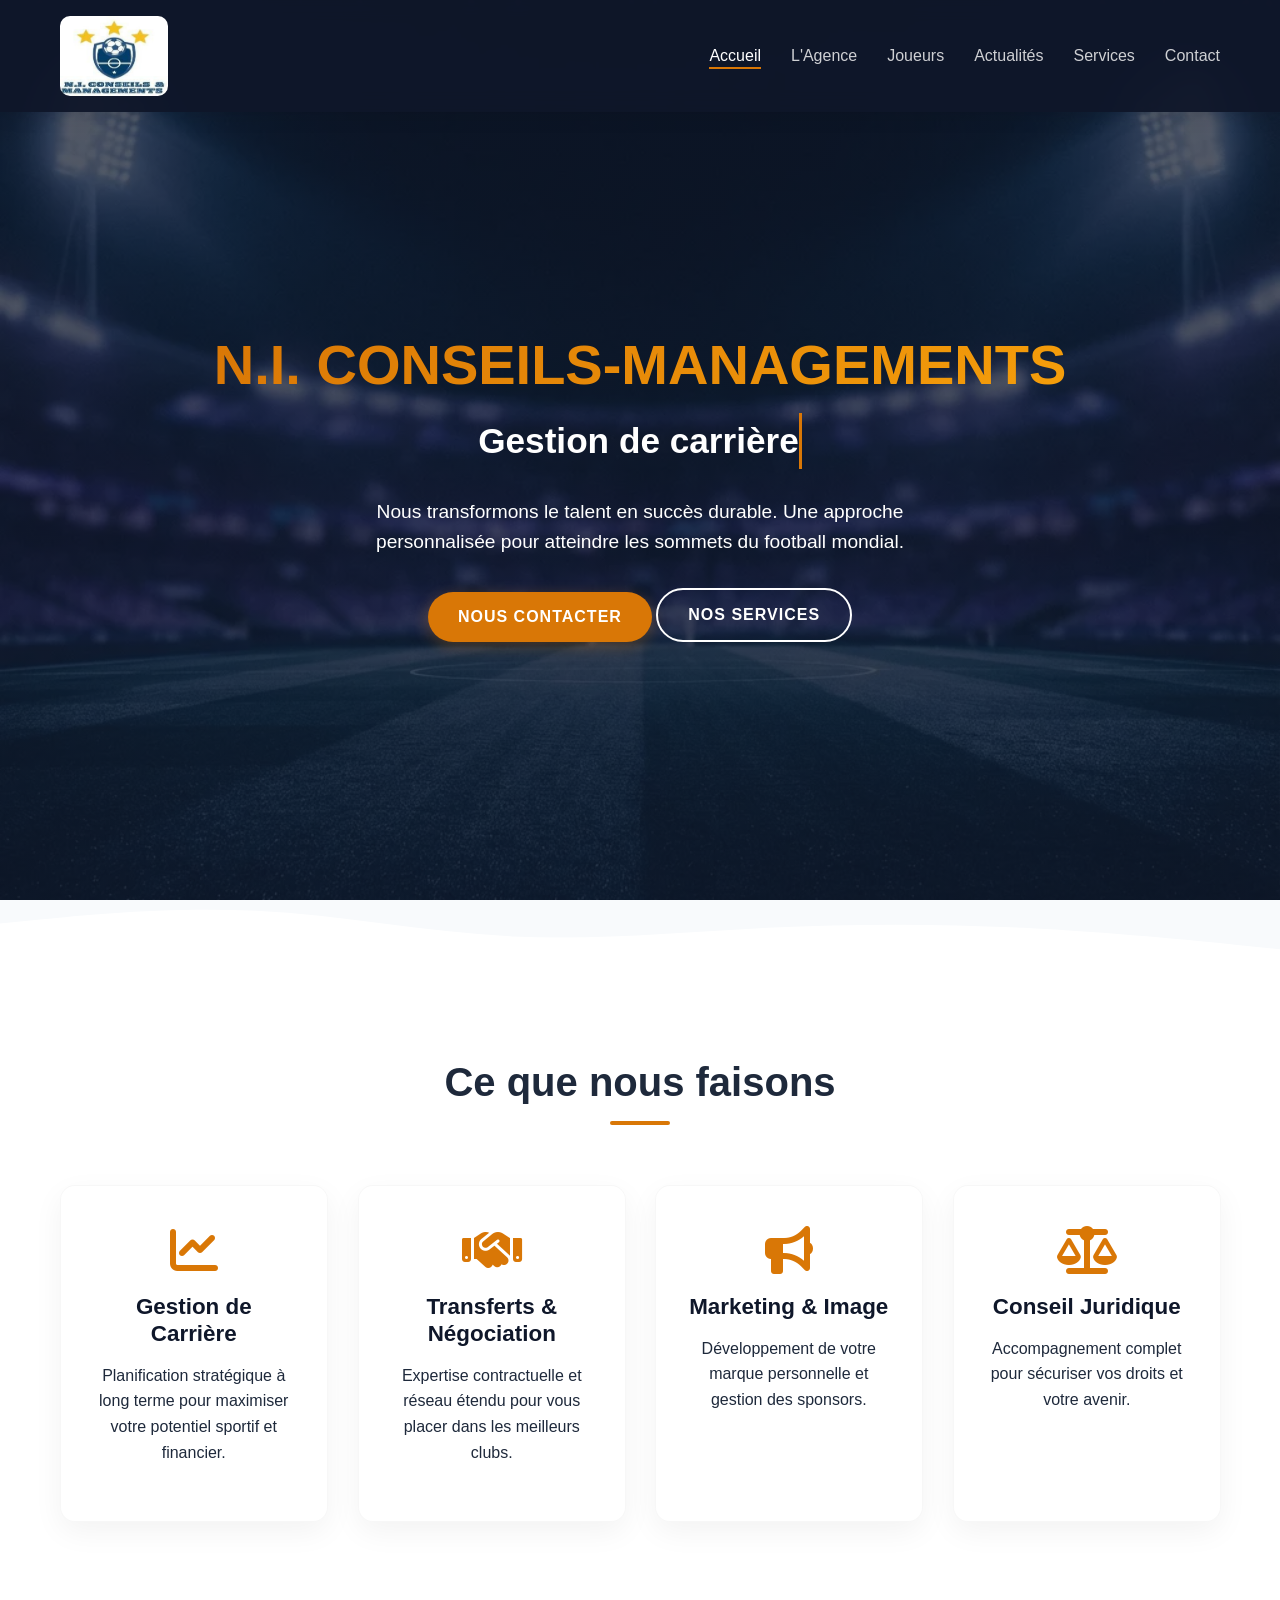
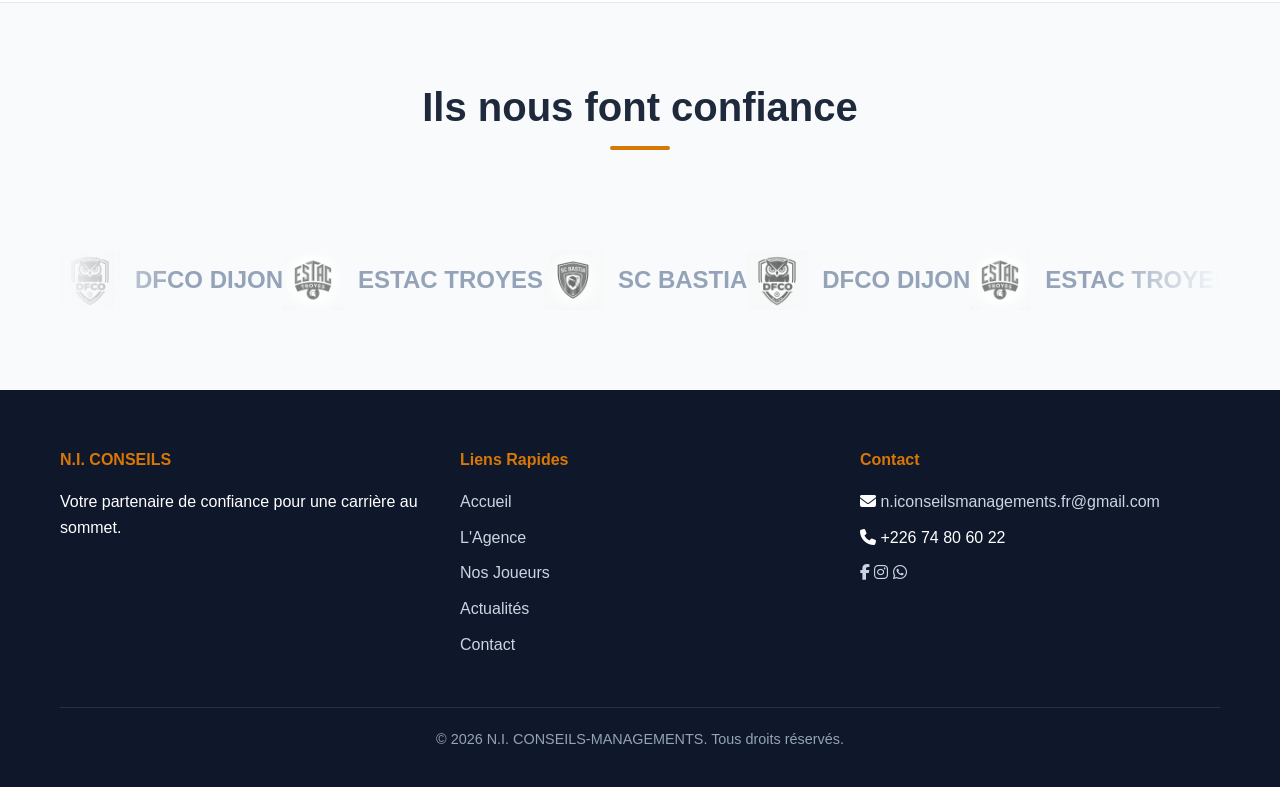
==== commit 874d1c70: "Mise à jour globale des animations, des styles (preloader, effets de cartes, toast) et de la compres" ====
--- a/index.html
+++ b/index.html
@@ -68,6 +68,12 @@
 
 <body>
 
+    <!-- Preloader -->
+    <div id="page-preloader">
+        <img src="assets/images/logo.png" alt="N.I. CONSEILS" class="preloader-logo" decoding="async">
+        <div class="preloader-spinner"></div>
+    </div>
+
     <!-- Navigation -->
     <nav class="navbar">
         <div class="container">
@@ -92,9 +98,8 @@
 
     <!-- Hero Section -->
     <header class="hero" data-parallax>
-        <div class="container hero-content">
-            <h1 data-cms="heroTitle">N.I. CONSEILS-MANAGEMENTS</h1>
-            <p class="hero-subtitle" data-cms="heroSubtitle">Gestion de carrière pour joueurs ambitieux</p>
+        <div class="container hero-content">                <h1 data-cms="heroTitle" class="gradient-text">N.I. CONSEILS-MANAGEMENTS</h1>
+                <p class="hero-subtitle" data-cms="heroSubtitle">Gestion de carrière pour joueurs ambitieux</p>
             <p data-cms="heroDescription">Nous transformons le talent en succès durable. Une approche personnalisée pour atteindre les sommets du
                 football mondial.</p>
             <div class="hero-btns">
@@ -103,6 +108,13 @@
             </div>
         </div>
     </header>
+
+    <!-- Section Divider Wave -->
+    <div class="section-divider">
+        <svg viewBox="0 0 1440 100" preserveAspectRatio="none" xmlns="http://www.w3.org/2000/svg">
+            <path class="wave-path" fill="#ffffff" d="M0,32L48,26.7C96,21,192,11,288,16C384,21,480,43,576,48C672,53,768,43,864,37.3C960,32,1056,32,1152,37.3C1248,43,1344,53,1392,58.7L1440,64L1440,100L1392,100C1344,100,1248,100,1152,100C1056,100,960,100,864,100C768,100,672,100,576,100C480,100,384,100,288,100C192,100,96,100,48,100L0,100Z"></path>
+        </svg>
+    </div>
 
     <!-- What We Do Section -->
     <section class="features section-padding">
--- a/style.css
+++ b/style.css
@@ -907,6 +907,10 @@
     padding-left: 12px;
 }
 
+.modal-article-text p {
+    margin-bottom: 18px;
+}
+
 .modal-meta {
     display: flex;
     gap: 20px;
@@ -916,16 +920,6 @@
     border-bottom: 1px solid #e2e8f0;
     padding-bottom: 15px;
     flex-wrap: wrap;
-}
-
-.modal-article-text {
-    font-size: 1.05rem;
-    line-height: 1.7;
-    color: #334155;
-}
-
-.modal-article-text p {
-    margin-bottom: 18px;
 }
 
 .modal-share-bar {
--- a/animations.css
+++ b/animations.css
@@ -756,7 +756,239 @@
 }
 
 /* ----------------------------------------------------------------
-   25. Responsive : désactiver certains effets sur mobile
+   25. Preloader (logo animé au chargement)
+   ---------------------------------------------------------------- */
+#page-preloader {
+  position: fixed;
+  top: 0;
+  left: 0;
+  width: 100%;
+  height: 100%;
+  background: var(--primary-color);
+  z-index: 99999;
+  display: flex;
+  align-items: center;
+  justify-content: center;
+  flex-direction: column;
+  gap: 20px;
+  transition: opacity 0.5s ease, visibility 0.5s ease;
+}
+
+#page-preloader.fade-out {
+  opacity: 0;
+  visibility: hidden;
+  pointer-events: none;
+}
+
+.preloader-logo {
+  width: 100px;
+  height: 100px;
+  border-radius: 20px;
+  animation: preloaderPulse 1.2s ease-in-out infinite, preloaderRotate 3s linear infinite;
+  box-shadow: 0 0 40px rgba(217, 119, 6, 0.4);
+}
+
+@keyframes preloaderPulse {
+  0%, 100% { transform: scale(1); }
+  50% { transform: scale(1.12); }
+}
+
+@keyframes preloaderRotate {
+  0% { filter: hue-rotate(0deg); }
+  100% { filter: hue-rotate(360deg); }
+}
+
+.preloader-spinner {
+  width: 50px;
+  height: 50px;
+  border: 3px solid rgba(255,255,255,0.12);
+  border-top-color: var(--secondary-color);
+  border-radius: 50%;
+  animation: spin 0.8s linear infinite;
+}
+
+/* ----------------------------------------------------------------
+   26. Gradient texte animé pour les titres
+   ---------------------------------------------------------------- */
+.gradient-text {
+  background: linear-gradient(135deg, var(--secondary-color), #f59e0b, #fbbf24, var(--secondary-color));
+  background-size: 300% 300%;
+  -webkit-background-clip: text;
+  background-clip: text;
+  -webkit-text-fill-color: transparent;
+  animation: gradientShift 4s ease infinite;
+}
+
+@keyframes gradientShift {
+  0%, 100% { background-position: 0% 50%; }
+  50% { background-position: 100% 50%; }
+}
+
+/* ----------------------------------------------------------------
+   27. Section divider (vague SVG animée)
+   ---------------------------------------------------------------- */
+.section-divider {
+  position: relative;
+  width: 100%;
+  overflow: hidden;
+  line-height: 0;
+  margin-top: -2px;
+  z-index: 5;
+}
+
+.section-divider svg {
+  display: block;
+  width: 100%;
+  height: 80px;
+}
+
+.section-divider .wave-path {
+  animation: waveDrift 6s ease-in-out infinite alternate;
+}
+
+/* L'animation translateY est compatible tous navigateurs (Firefox, Safari, Chrome) */
+@keyframes waveDrift {
+  0% { transform: translateY(0); }
+  100% { transform: translateY(-12px); }
+}
+
+/* ----------------------------------------------------------------
+   28. Bordure glow animée sur les cartes au hover
+   ---------------------------------------------------------------- */
+.glow-border {
+  position: relative;
+  z-index: 1;
+}
+
+.glow-border::before {
+  content: '';
+  position: absolute;
+  inset: -2px;
+  border-radius: inherit;
+  background: linear-gradient(45deg, var(--secondary-color), var(--accent-color), #f59e0b, var(--secondary-color));
+  background-size: 300% 300%;
+  z-index: -1;
+  opacity: 0;
+  transition: opacity 0.4s ease;
+  animation: gradientShift 3s ease infinite;
+}
+
+.glow-border:hover::before {
+  opacity: 1;
+}
+
+/* ----------------------------------------------------------------
+   29. Particules flottantes CSS-only dans le hero
+   ---------------------------------------------------------------- */
+.hero-particles {
+  position: absolute;
+  top: 0;
+  left: 0;
+  width: 100%;
+  height: 100%;
+  overflow: hidden;
+  pointer-events: none;
+  z-index: 1;
+}
+
+.hero-particle {
+  position: absolute;
+  border-radius: 50%;
+  background: rgba(255,255,255,0.07);
+  animation: floatParticle linear infinite;
+}
+
+@keyframes floatParticle {
+  0% { transform: translateY(100vh) scale(0); opacity: 0; }
+  10% { opacity: 1; }
+  90% { opacity: 1; }
+  100% { transform: translateY(-10vh) scale(1); opacity: 0; }
+}
+
+/* ----------------------------------------------------------------
+   30. Compteurs avec pop animé au reveal
+   ---------------------------------------------------------------- */
+.stat-box.is-visible .stat-number {
+  animation: countPop 0.6s var(--ease-out-back) forwards;
+}
+
+@keyframes countPop {
+  0% { transform: scale(0.4); opacity: 0; }
+  60% { transform: scale(1.15); }
+  100% { transform: scale(1); opacity: 1; }
+}
+
+/* ----------------------------------------------------------------
+   31. Staggered list items
+   ---------------------------------------------------------------- */
+.stagger-list > * {
+  opacity: 0;
+  transform: translateY(15px);
+  transition: opacity 0.5s var(--ease-out-expo), transform 0.5s var(--ease-out-expo);
+}
+
+.stagger-list.is-visible > *:nth-child(1) { transition-delay: 0.05s; }
+.stagger-list.is-visible > *:nth-child(2) { transition-delay: 0.12s; }
+.stagger-list.is-visible > *:nth-child(3) { transition-delay: 0.19s; }
+.stagger-list.is-visible > *:nth-child(4) { transition-delay: 0.26s; }
+.stagger-list.is-visible > *:nth-child(5) { transition-delay: 0.33s; }
+.stagger-list.is-visible > *:nth-child(6) { transition-delay: 0.40s; }
+.stagger-list.is-visible > *:nth-child(7) { transition-delay: 0.47s; }
+.stagger-list.is-visible > *:nth-child(8) { transition-delay: 0.54s; }
+.stagger-list.is-visible > *:nth-child(n+9) { transition-delay: 0.60s; }
+
+.stagger-list.is-visible > * {
+  opacity: 1;
+  transform: translateY(0);
+}
+
+/* ----------------------------------------------------------------
+   32. Card hover lift + scale
+   ---------------------------------------------------------------- */
+.card-lift {
+  transition: transform 0.35s var(--ease-out-expo), box-shadow 0.35s ease;
+}
+
+.card-lift:hover {
+  transform: translateY(-10px) scale(1.02);
+  box-shadow: 0 25px 50px -12px rgba(0,0,0,0.15);
+}
+
+/* ----------------------------------------------------------------
+   33. Toast notification
+   ---------------------------------------------------------------- */
+#site-toast {
+  position: fixed;
+  bottom: 30px;
+  left: 50%;
+  transform: translateX(-50%) translateY(120px);
+  background: var(--primary-color);
+  color: white;
+  padding: 16px 30px;
+  border-radius: 50px;
+  font-weight: 600;
+  font-size: 0.95rem;
+  z-index: 99999;
+  box-shadow: 0 10px 40px rgba(0,0,0,0.3);
+  opacity: 0;
+  visibility: hidden;
+  transition: transform 0.5s var(--ease-out-expo), opacity 0.4s ease, visibility 0.4s ease;
+  display: flex;
+  align-items: center;
+  gap: 10px;
+}
+
+#site-toast.show {
+  opacity: 1;
+  visibility: visible;
+  transform: translateX(-50%) translateY(0);
+}
+
+#site-toast.success { background: #10b981; }
+#site-toast.error { background: #ef4444; }
+
+/* ----------------------------------------------------------------
+   34. Responsive : désactiver certains effets sur mobile
    ---------------------------------------------------------------- */
 @media (max-width: 768px) {
   .tilt-card {
@@ -767,4 +999,30 @@
     white-space: normal;
     border-right: none;
   }
-}
+
+  .section-divider svg {
+    height: 40px;
+  }
+
+  .gradient-text {
+    -webkit-text-fill-color: var(--secondary-color);
+  }
+
+  .hero-particle {
+    display: none;
+  }
+
+  #site-toast {
+    bottom: 20px;
+    left: 20px;
+    right: 20px;
+    transform: translateY(120px);
+    border-radius: 16px;
+    font-size: 0.85rem;
+    padding: 14px 20px;
+  }
+
+  #site-toast.show {
+    transform: translateY(0);
+  }
+}
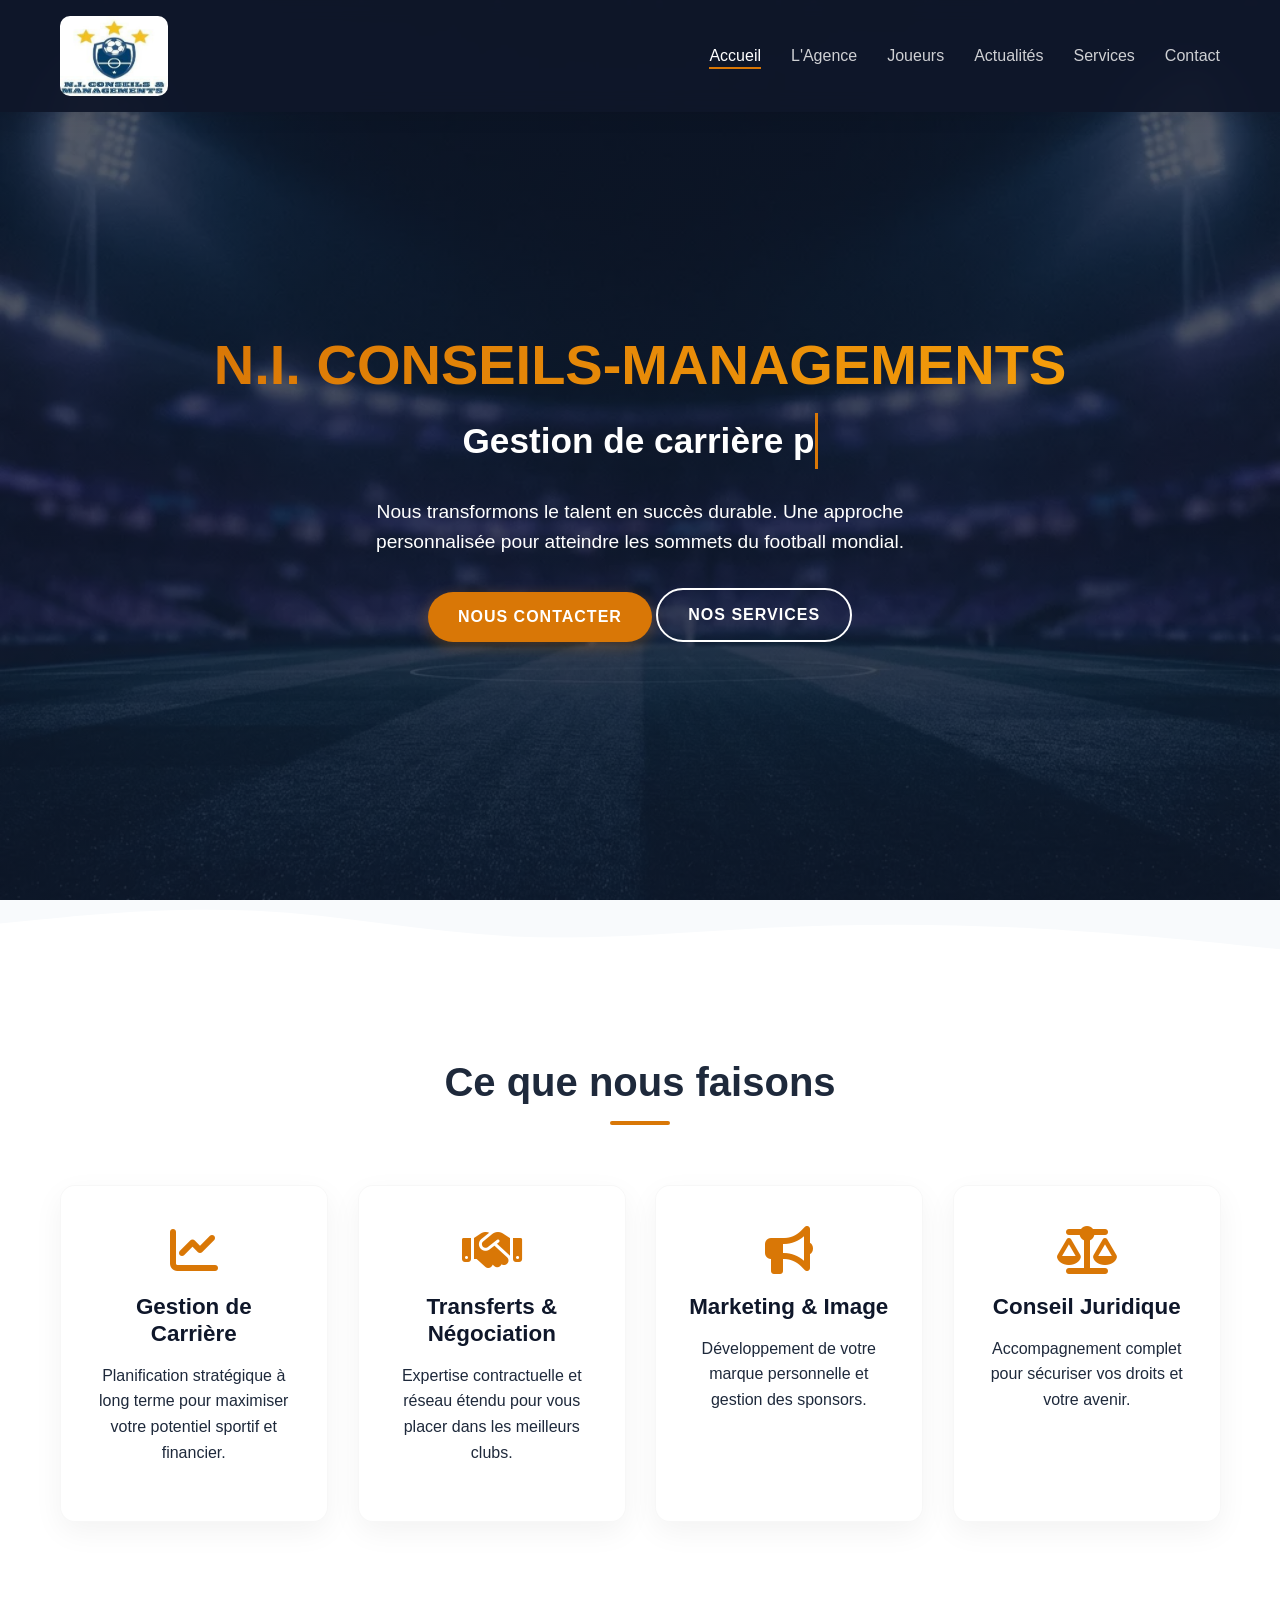
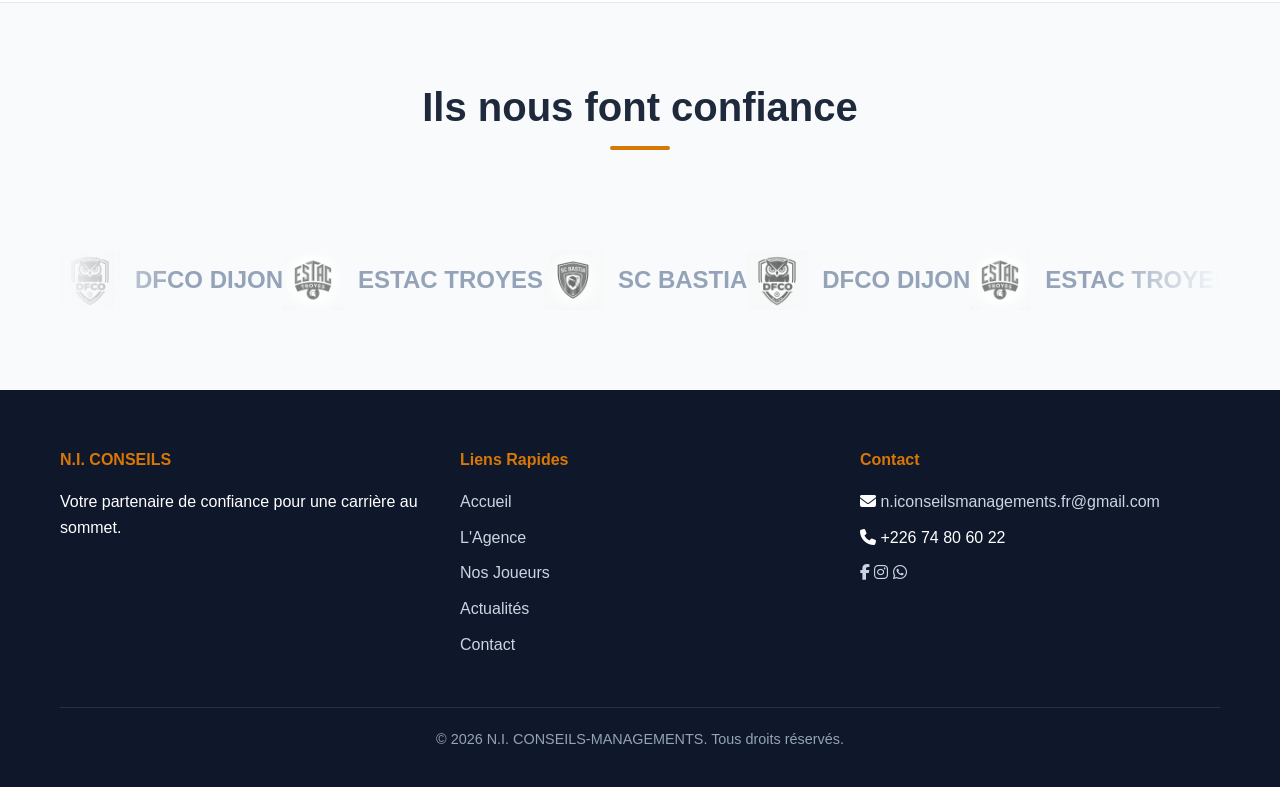
==== commit 3a59c4a0: "Intégration de la base de données cloud Supabase pour la synchronisation dynamique" ====
--- a/index.html
+++ b/index.html
@@ -12,7 +12,7 @@
     <meta name="google-site-verification" content="EGCltQnFq501ZITUYXsxIXA1ojgnjzvtPyNkvz9qQ1s" />
     <!-- Security Headers -->
     <meta http-equiv="Content-Security-Policy"
-        content="default-src 'self'; script-src 'self' https://cdnjs.cloudflare.com; style-src 'self' 'unsafe-inline' https://cdnjs.cloudflare.com https://fonts.googleapis.com; font-src 'self' https://cdnjs.cloudflare.com https://fonts.gstatic.com; img-src 'self' data: blob: https:; connect-src 'self';">
+        content="default-src 'self'; script-src 'self' https://cdnjs.cloudflare.com; style-src 'self' 'unsafe-inline' https://cdnjs.cloudflare.com https://fonts.googleapis.com; font-src 'self' https://cdnjs.cloudflare.com https://fonts.gstatic.com; img-src 'self' data: blob: https:; connect-src 'self' https://*.supabase.co;">
     <!-- Google Fonts -->
     <link rel="preconnect" href="https://fonts.googleapis.com">
     <link rel="preconnect" href="https://fonts.gstatic.com" crossorigin>
@@ -57,6 +57,9 @@
     <!-- Animations CSS -->
     <link rel="stylesheet" href="animations.css?v=1.0">
     <!-- Dynamic Site Customizer Script -->
+    <!-- Supabase SDK & Database Manager -->
+    <script src="supabase.js"></script>
+    <script src="site-database.js"></script>
     <script src="site-config.js"></script>
     <!-- PWA Settings -->
     <link rel="manifest" href="manifest.json">
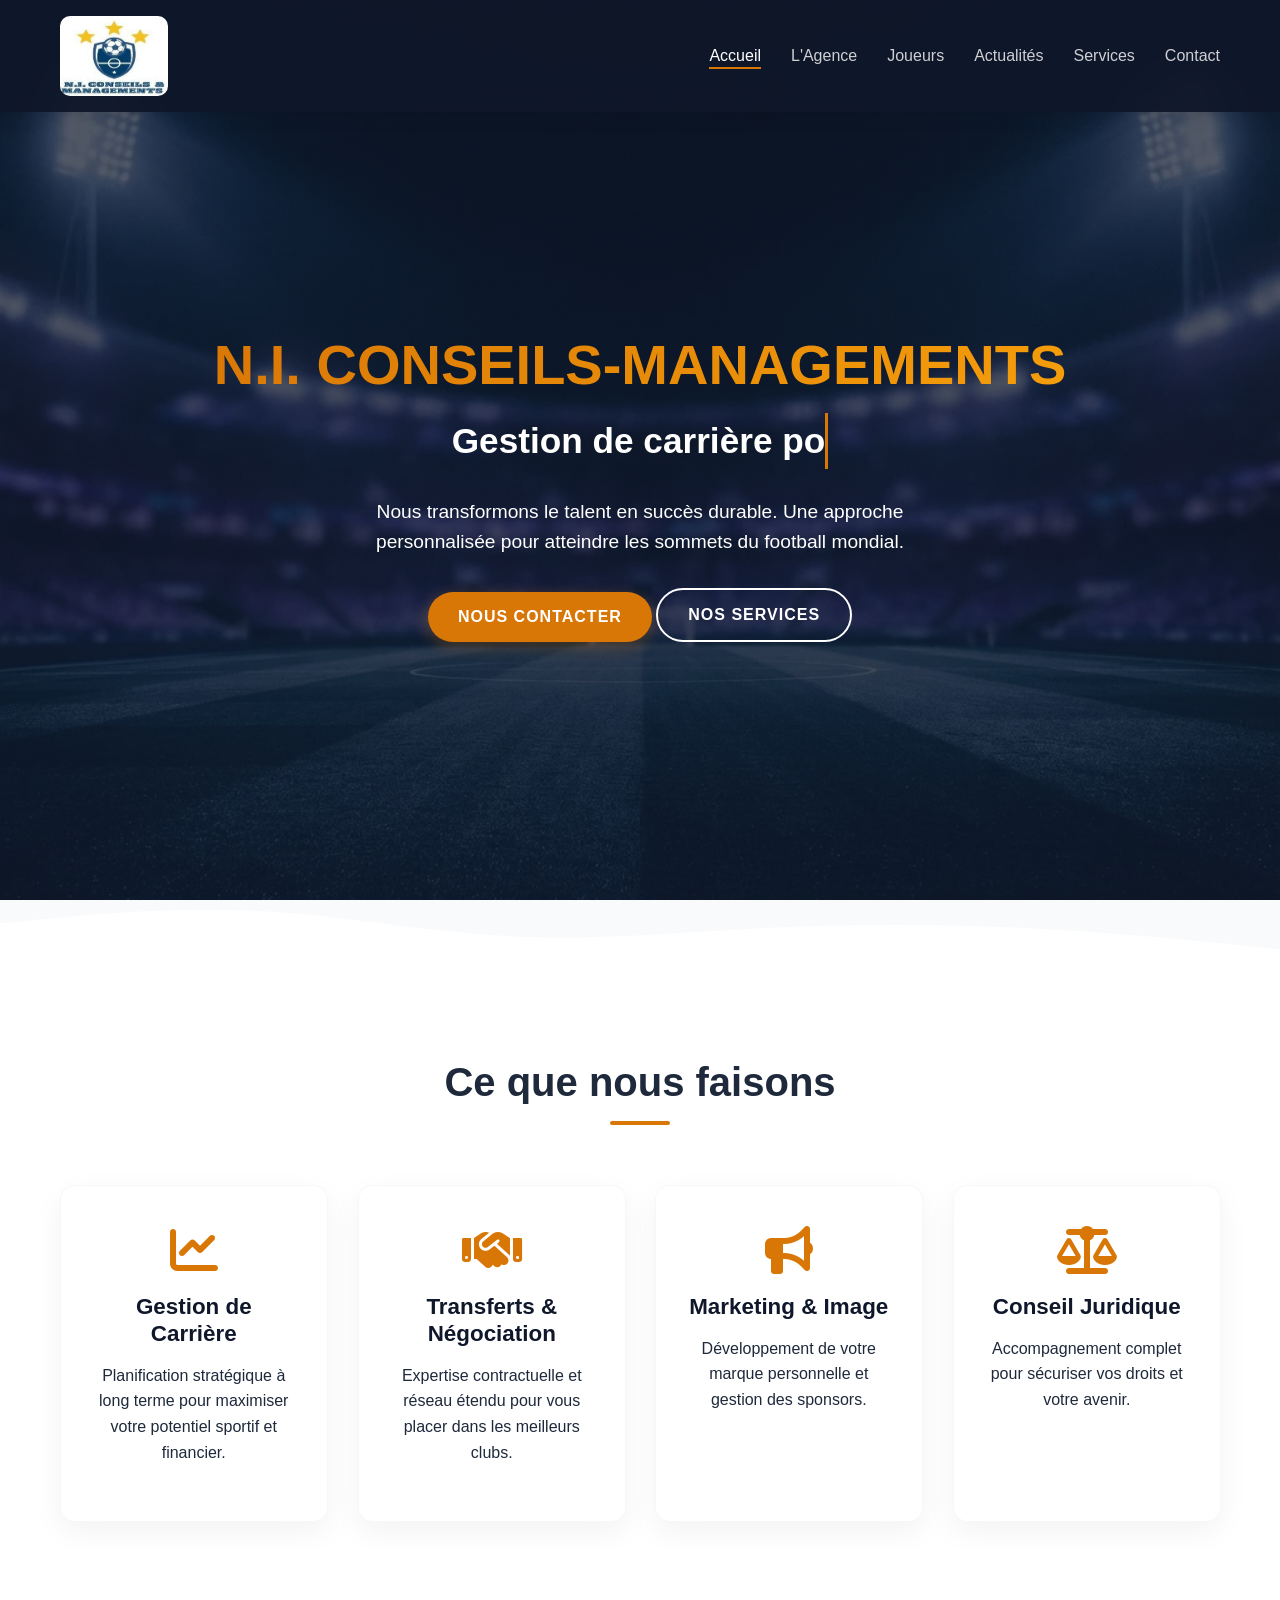
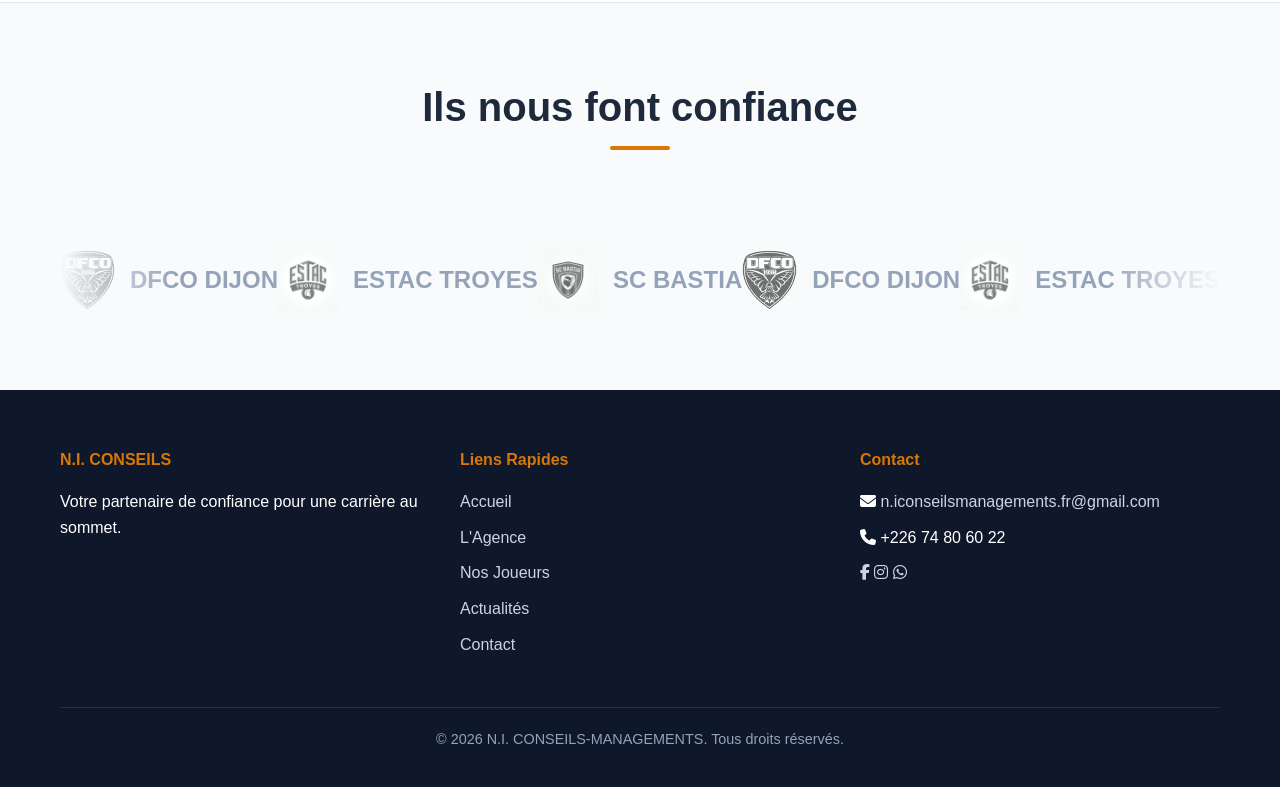
==== commit 24ae805d: "Utiliser la vraie photo d'Adamtay et le vrai logo du DFCO, sans image par défaut La fiche d'Adamtay " ====
--- a/index.html
+++ b/index.html
@@ -158,7 +158,7 @@
             </div>
             <div class="partners-grid reveal js-reveal">
                 <div class="partner-item">
-                    <img src="assets/images/dijon.webp" alt="DFCO Dijon" class="partner-logo"> DFCO DIJON
+                    <img src="assets/images/LogoDFCO.svg" alt="DFCO Dijon" class="partner-logo"> DFCO DIJON
                 </div>
                 <div class="partner-item">
                     <img src="assets/images/troyes.webp" alt="ESTAC Troyes" class="partner-logo"> ESTAC TROYES
--- a/style.css
+++ b/style.css
@@ -416,6 +416,15 @@
     height: 350px;
 }
 
+.player-img-container.player-img-empty {
+    display: flex;
+    align-items: center;
+    justify-content: center;
+    background: linear-gradient(135deg, #1e293b, #334155);
+    color: #94a3b8;
+    font-size: 5rem;
+}
+
 .player-img {
     height: 100%;
     width: 100%;
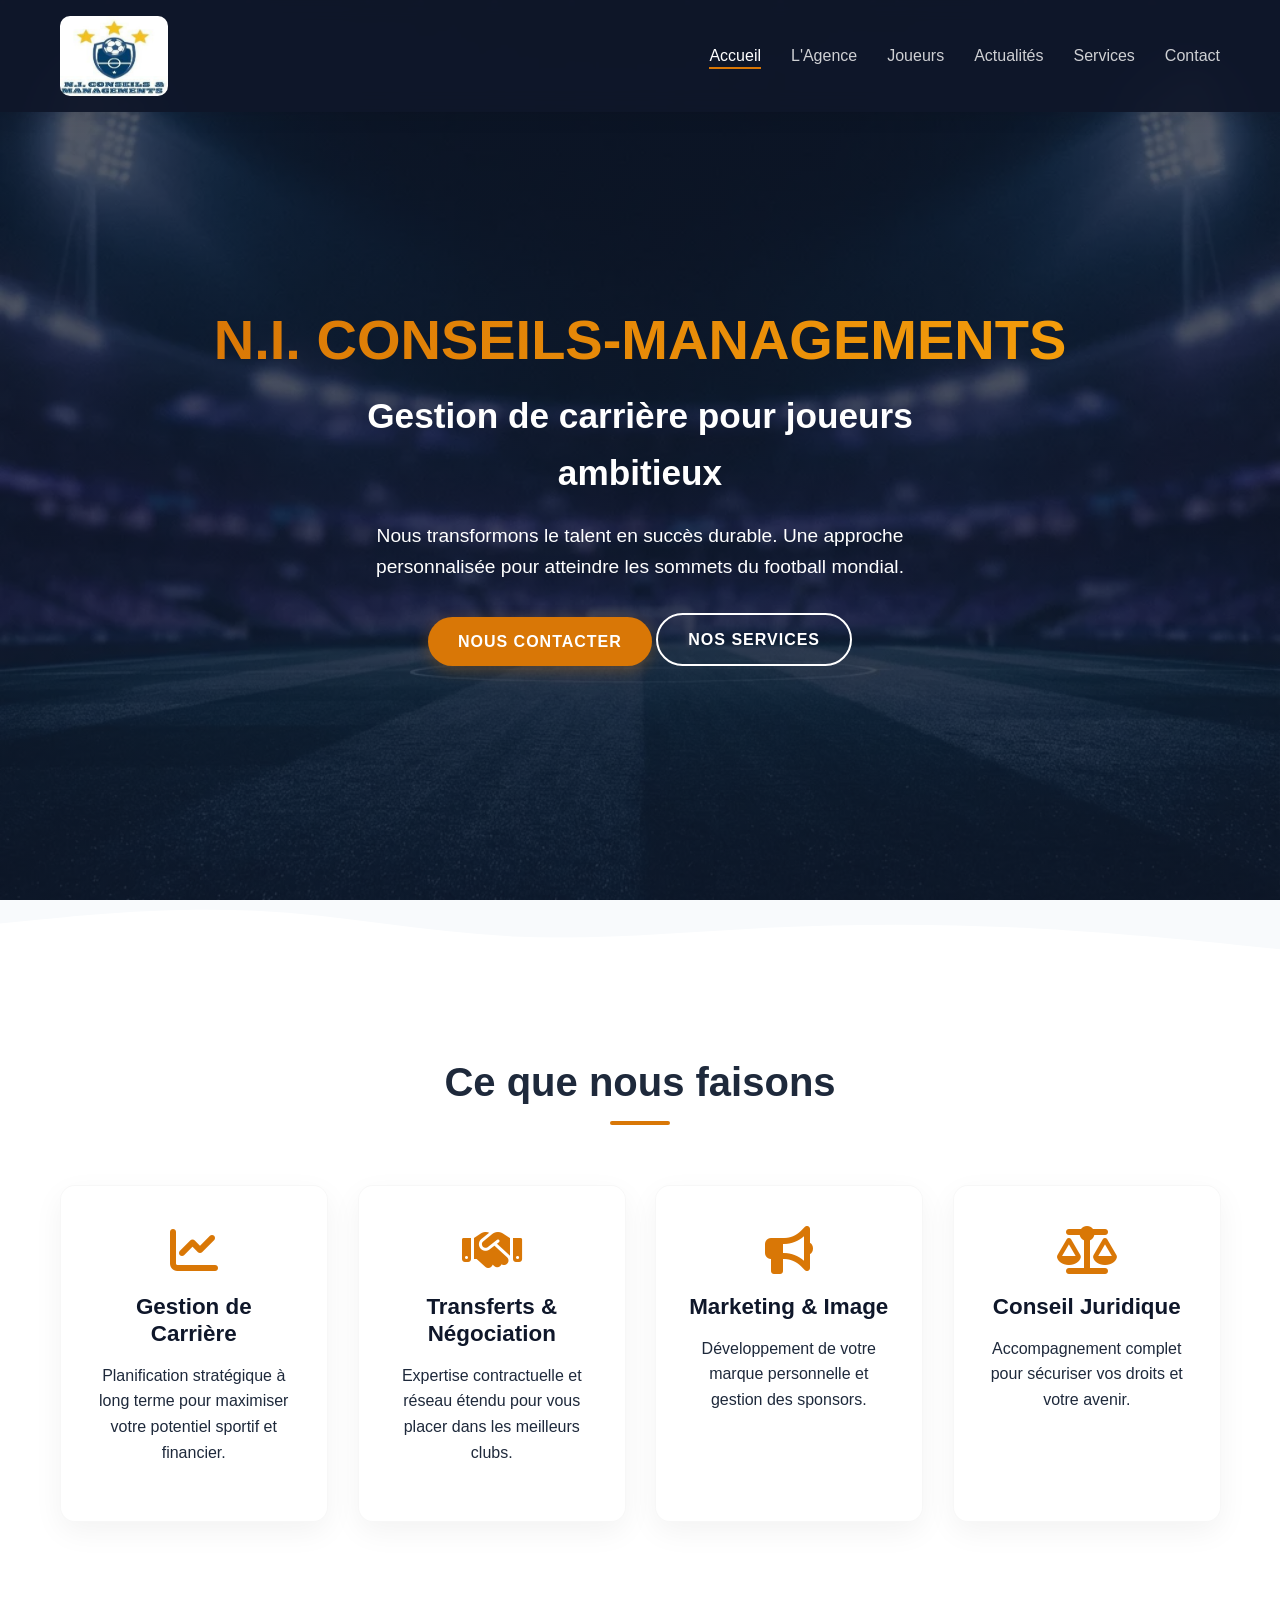
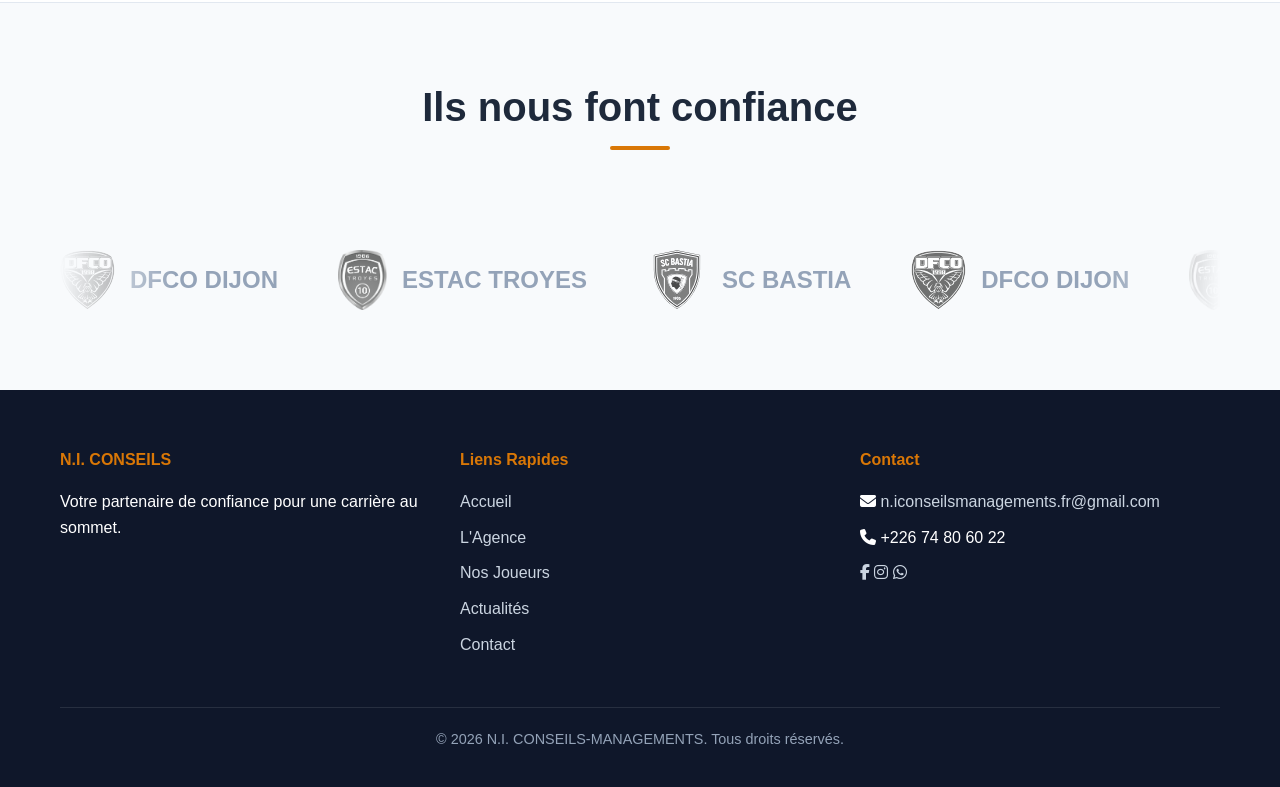
==== commit 4f060f02: "fix interface d acceuil" ====
--- a/index.html
+++ b/index.html
@@ -55,7 +55,7 @@
     <!-- Custom CSS -->
     <link rel="stylesheet" href="style.css?v=2.0">
     <!-- Animations CSS -->
-    <link rel="stylesheet" href="animations.css?v=1.0">
+    <link rel="stylesheet" href="animations.css?v=1.1">
     <!-- Dynamic Site Customizer Script -->
     <!-- Supabase SDK & Database Manager -->
     <script src="supabase.js"></script>
@@ -161,10 +161,10 @@
                     <img src="assets/images/LogoDFCO.svg" alt="DFCO Dijon" class="partner-logo"> DFCO DIJON
                 </div>
                 <div class="partner-item">
-                    <img src="assets/images/troyes.webp" alt="ESTAC Troyes" class="partner-logo"> ESTAC TROYES
+                    <img src="assets/images/estac-troyes.png" alt="ESTAC Troyes" class="partner-logo"> ESTAC TROYES
                 </div>
                 <div class="partner-item">
-                    <img src="assets/images/bastia.webp" alt="SC Bastia" class="partner-logo"> SC BASTIA
+                    <img src="assets/images/sc-bastia.svg" alt="SC Bastia" class="partner-logo"> SC BASTIA
                 </div>
             </div>
         </div>
@@ -215,7 +215,7 @@
         </div>
     </footer>
     <script src="script.js"></script>
-    <script src="animations.js?v=1.0"></script>
+    <script src="animations.js?v=1.1"></script>
 </body>
 
 </html>
--- a/animations.css
+++ b/animations.css
@@ -299,11 +299,15 @@
 /* ----------------------------------------------------------------
    8. Hero : effets du titre et parallax
    ---------------------------------------------------------------- */
-.hero-content h1,
-.hero-content .hero-subtitle,
-.hero-content p:not(.hero-subtitle),
-.hero-btns {
-  opacity: 0;
+/* Masquage initial uniquement si les animations sont autorisées :
+   en mouvement réduit (ou sans JS), le contenu du hero doit rester visible. */
+@media (prefers-reduced-motion: no-preference) {
+  .hero-content h1,
+  .hero-content .hero-subtitle,
+  .hero-content p:not(.hero-subtitle),
+  .hero-btns {
+    opacity: 0;
+  }
 }
 
 .hero-content.animate-in h1 {
@@ -320,6 +324,15 @@
 
 .hero-content.animate-in .hero-btns {
   animation: fadeInUp 0.8s var(--ease-out-expo) 0.8s forwards;
+}
+
+/* Titre écrit mot par mot */
+.hero-content h1.typing-active .typed-word {
+  opacity: 0;
+}
+
+.hero-content h1.typing-active .typed-word.is-typed {
+  opacity: 1;
 }
 
 /* Typing effect wrapper */
@@ -417,10 +430,21 @@
 /* ----------------------------------------------------------------
    11. Section partenaires : marquee infinie
    ---------------------------------------------------------------- */
+.partners-grid {
+  flex-wrap: nowrap;
+  overflow: hidden;
+}
+
 .partners-track {
   display: flex;
   width: max-content;
-  animation: marquee 20s linear infinite;
+  animation: marquee 30s linear infinite;
+}
+
+.partners-track .partner-item {
+  flex: 0 0 auto;
+  margin-right: 60px;
+  white-space: nowrap;
 }
 
 .partners-track:hover {
@@ -428,9 +452,18 @@
 }
 
 .partners-wrapper {
+  width: 100%;
   overflow: hidden;
   mask-image: linear-gradient(90deg, transparent, black 10%, black 90%, transparent);
   -webkit-mask-image: linear-gradient(90deg, transparent, black 10%, black 90%, transparent);
+}
+
+/* Le bandeau doit continuer à défiler, même si les animations sont réduites */
+@media (prefers-reduced-motion: reduce) {
+  .partners-track {
+    animation-duration: 30s !important;
+    animation-iteration-count: infinite !important;
+  }
 }
 
 /* ----------------------------------------------------------------
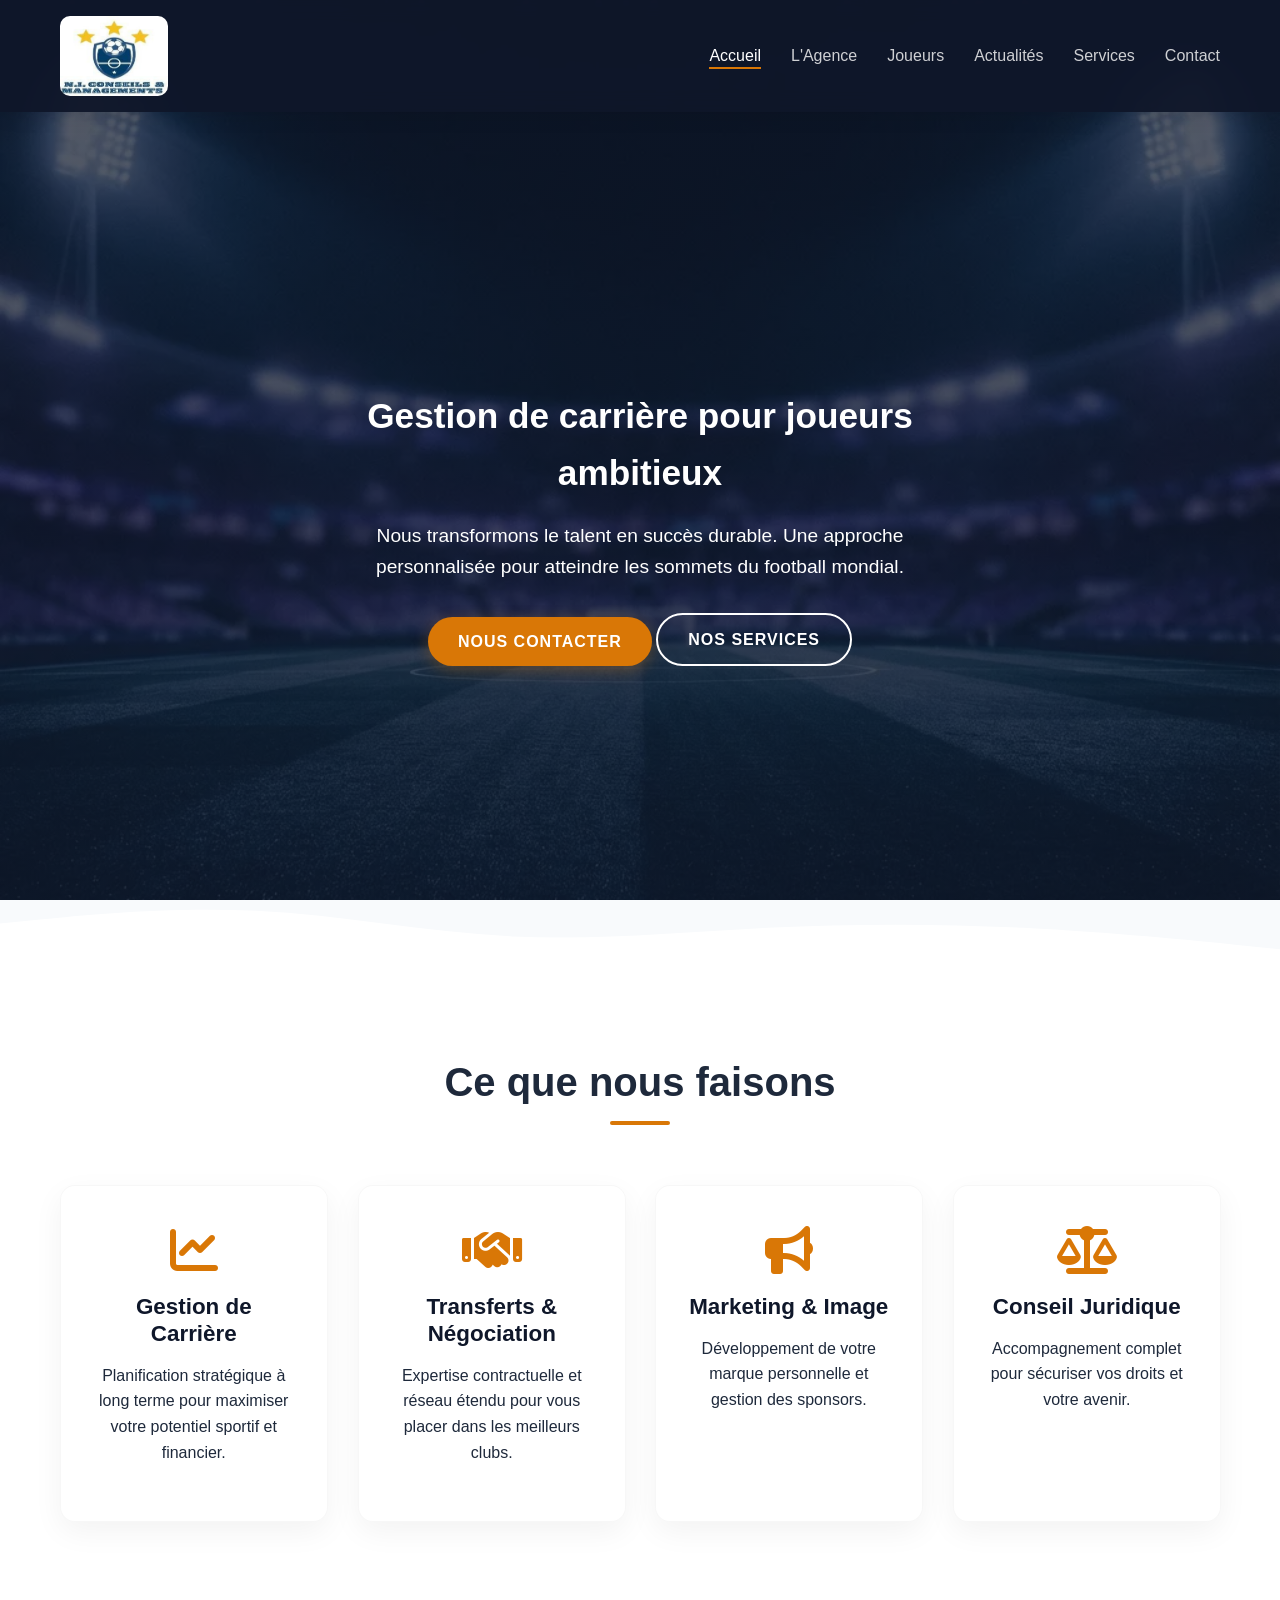
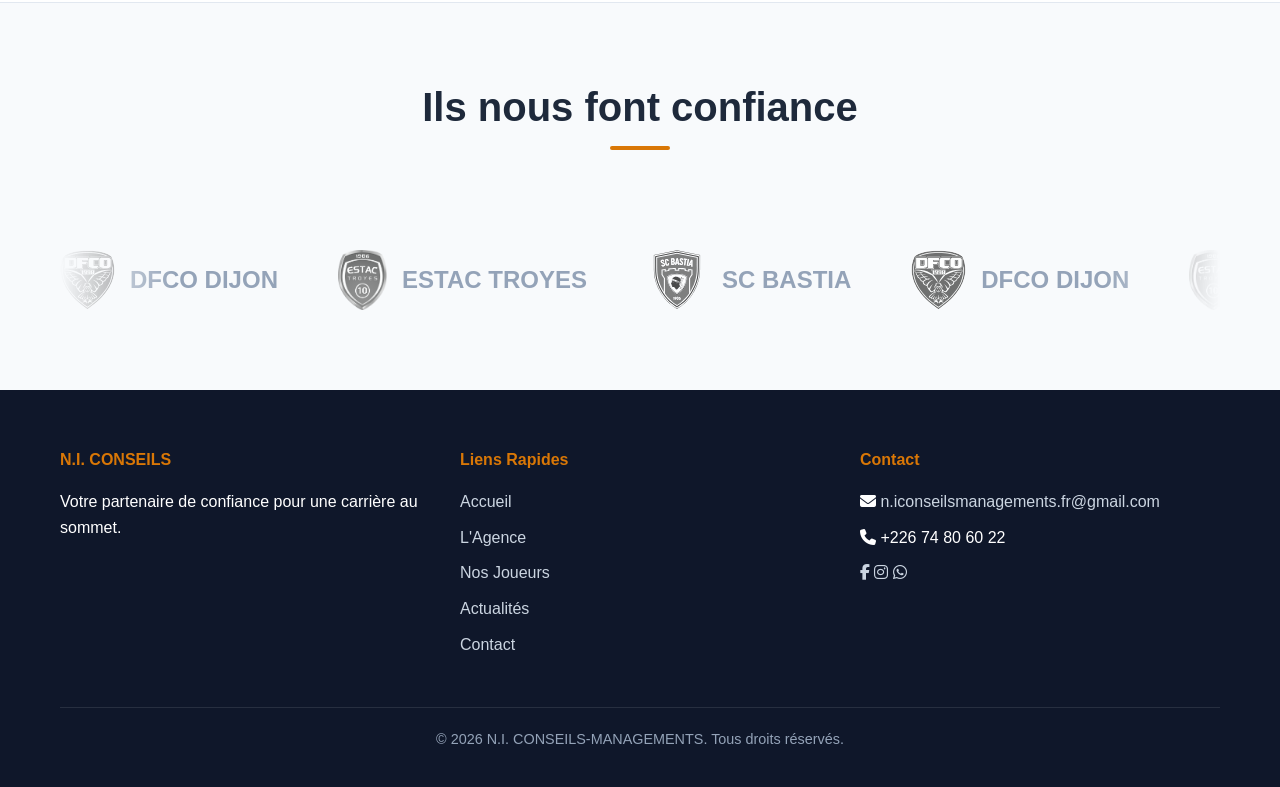
==== commit 22279c8b: "fix affichage des joueur" ====
--- a/index.html
+++ b/index.html
@@ -55,7 +55,7 @@
     <!-- Custom CSS -->
     <link rel="stylesheet" href="style.css?v=2.0">
     <!-- Animations CSS -->
-    <link rel="stylesheet" href="animations.css?v=1.1">
+    <link rel="stylesheet" href="animations.css?v=1.2">
     <!-- Dynamic Site Customizer Script -->
     <!-- Supabase SDK & Database Manager -->
     <script src="supabase.js"></script>
@@ -215,7 +215,7 @@
         </div>
     </footer>
     <script src="script.js"></script>
-    <script src="animations.js?v=1.1"></script>
+    <script src="animations.js?v=1.2"></script>
 </body>
 
 </html>
--- a/animations.css
+++ b/animations.css
@@ -329,6 +329,7 @@
 /* Titre écrit mot par mot */
 .hero-content h1.typing-active .typed-word {
   opacity: 0;
+  transition: opacity 0.35s ease;
 }
 
 .hero-content h1.typing-active .typed-word.is-typed {
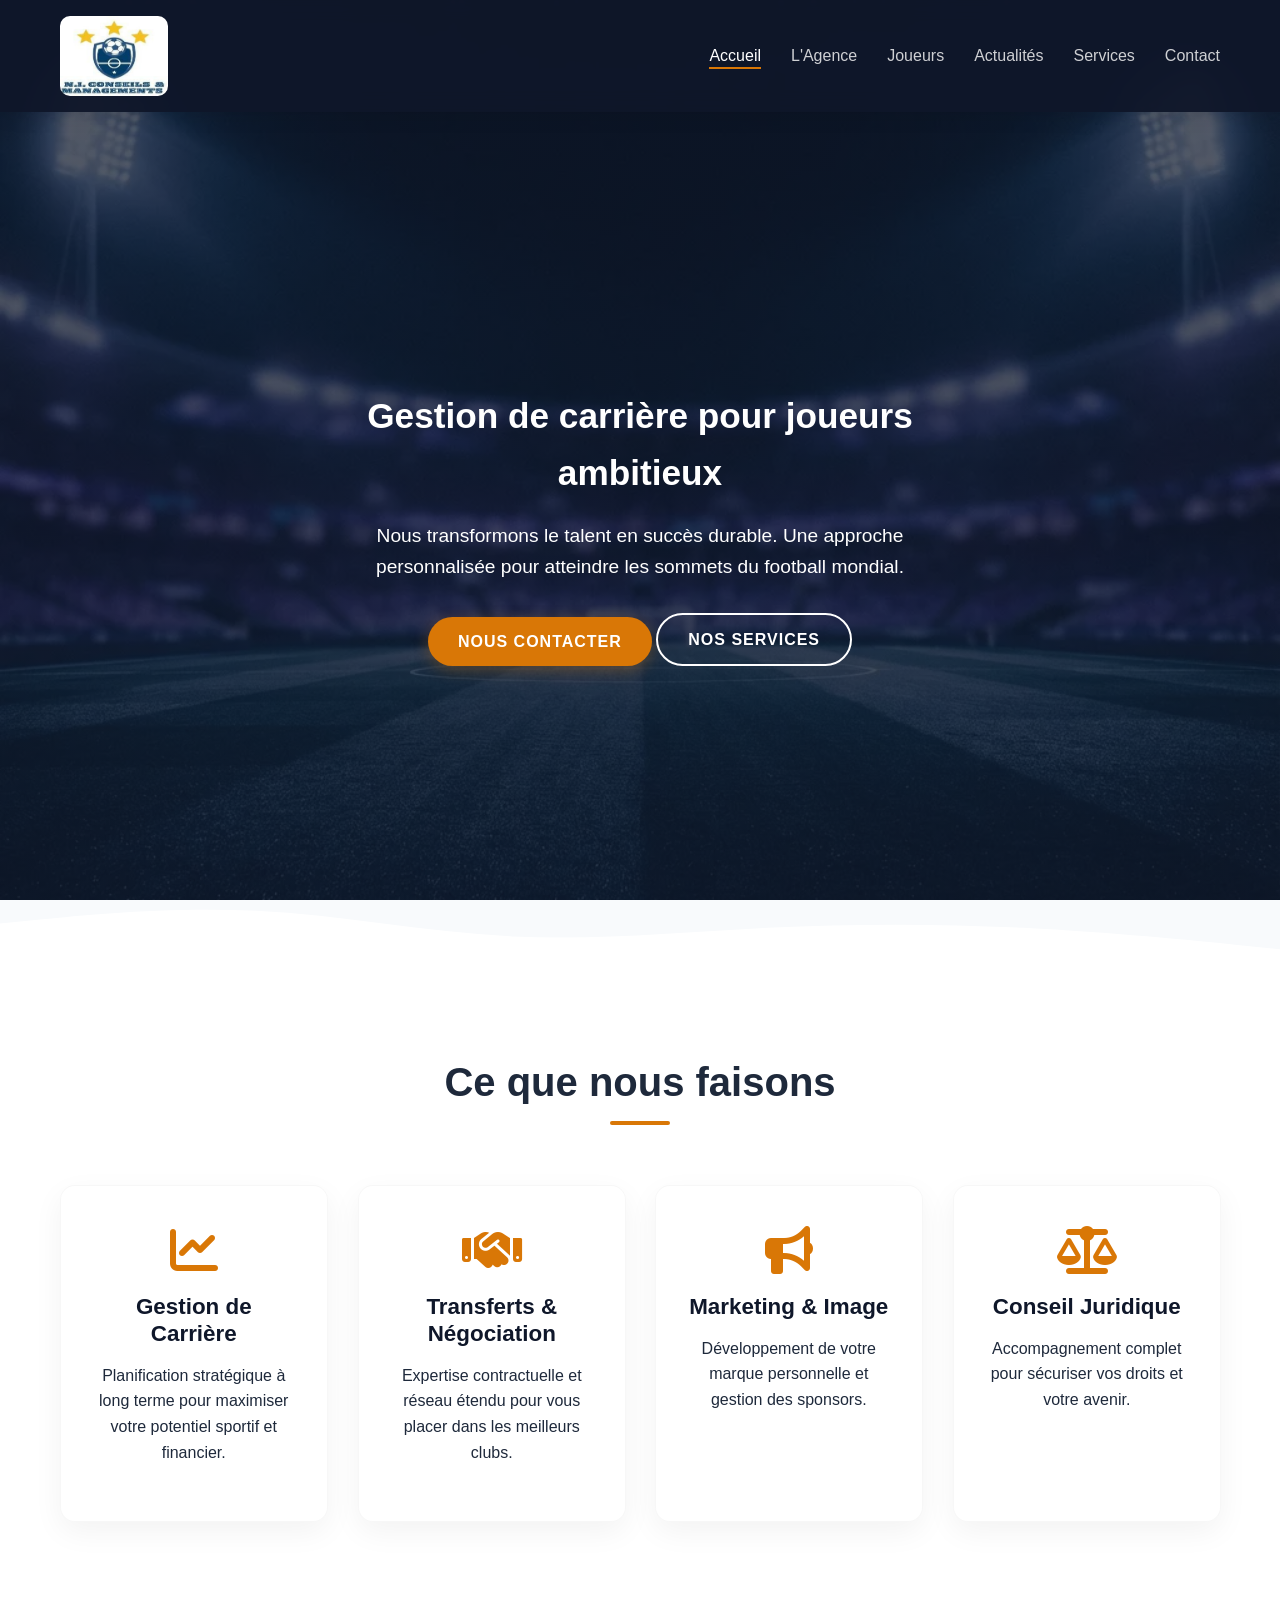
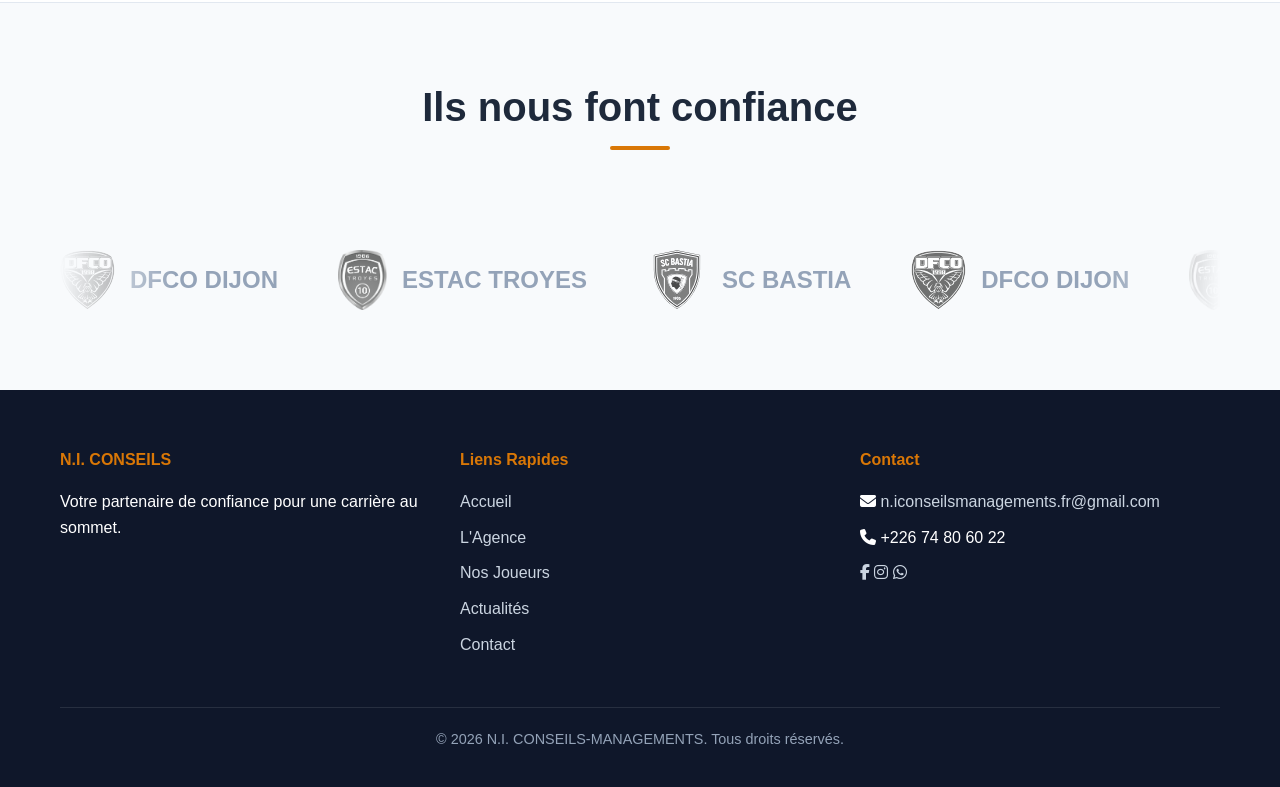
==== commit 8b62509f: "fix animation des textes" ====
--- a/index.html
+++ b/index.html
@@ -55,7 +55,7 @@
     <!-- Custom CSS -->
     <link rel="stylesheet" href="style.css?v=2.0">
     <!-- Animations CSS -->
-    <link rel="stylesheet" href="animations.css?v=1.2">
+    <link rel="stylesheet" href="animations.css?v=1.3">
     <!-- Dynamic Site Customizer Script -->
     <!-- Supabase SDK & Database Manager -->
     <script src="supabase.js"></script>
@@ -215,7 +215,7 @@
         </div>
     </footer>
     <script src="script.js"></script>
-    <script src="animations.js?v=1.2"></script>
+    <script src="animations.js?v=1.3"></script>
 </body>
 
 </html>
--- a/animations.css
+++ b/animations.css
@@ -326,13 +326,13 @@
   animation: fadeInUp 0.8s var(--ease-out-expo) 0.8s forwards;
 }
 
-/* Titre écrit mot par mot */
-.hero-content h1.typing-active .typed-word {
+/* Titres d'en-tête écrits mot par mot (toutes les pages) */
+h1.typing-active .typed-word {
   opacity: 0;
   transition: opacity 0.35s ease;
 }
 
-.hero-content h1.typing-active .typed-word.is-typed {
+h1.typing-active .typed-word.is-typed {
   opacity: 1;
 }
 
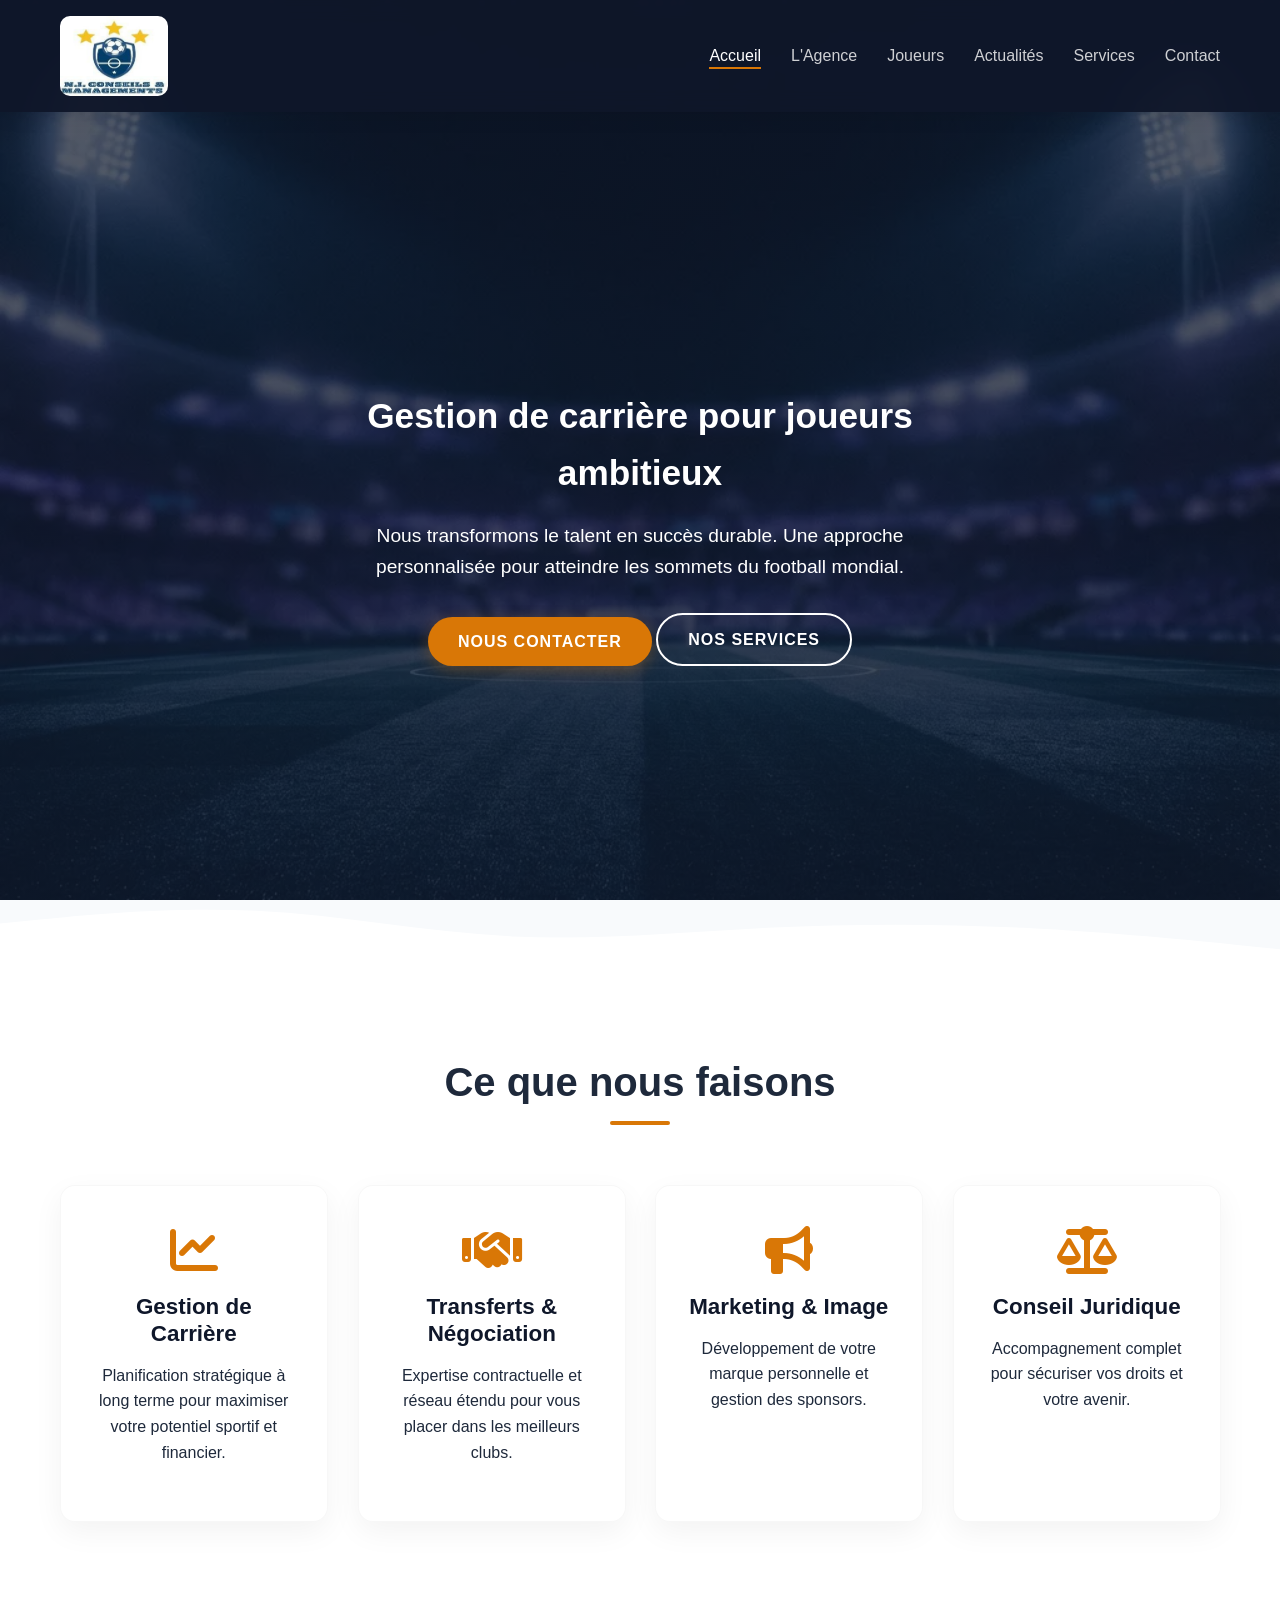
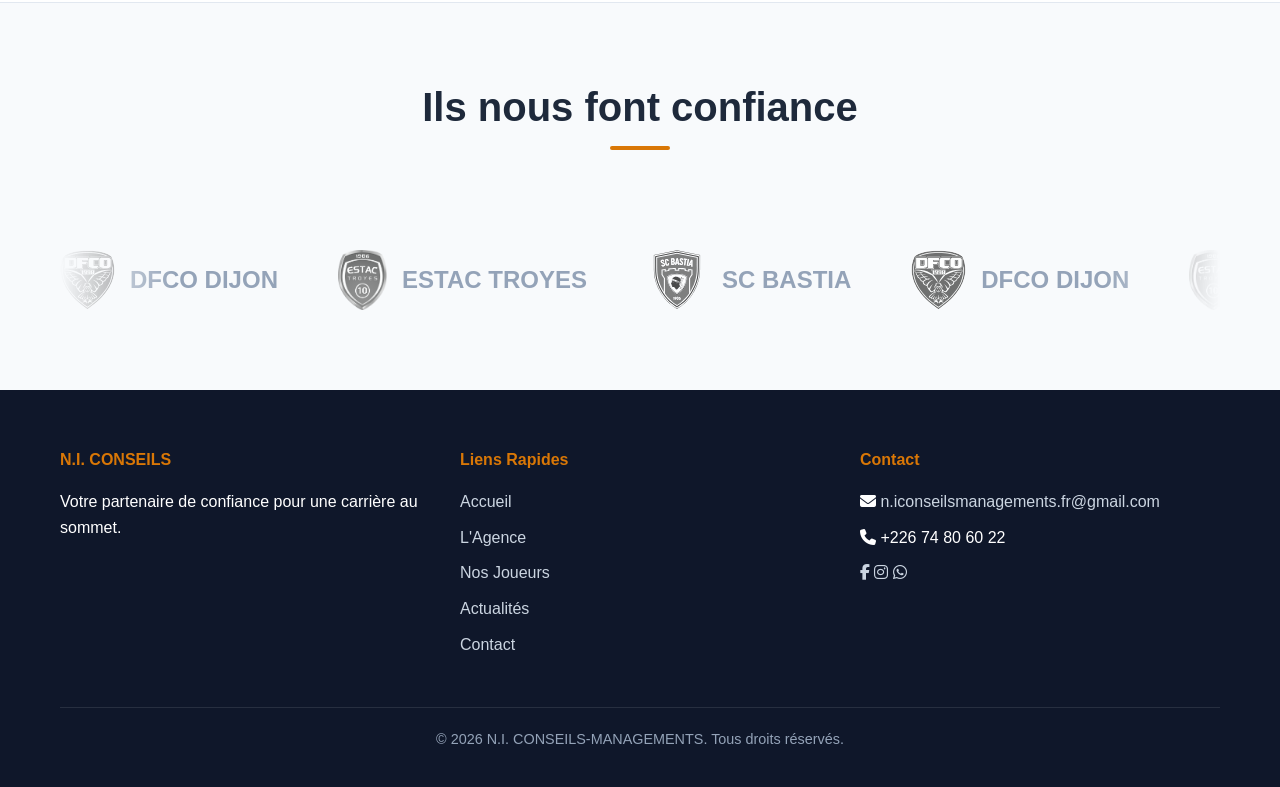
==== commit bbe38b4a: "mise a jour avec le nom de domaine" ====
--- a/index.html
+++ b/index.html
@@ -22,17 +22,17 @@
         integrity="sha512-iecdLmaskl7CVkqkXNQ/ZH/XLlvWZOJyj7Yy7tcenmpD1ypASozpmT/E0iPtmFIB46ZmdtAc9eNBvH0H/ZpiBw=="
         crossorigin="anonymous" referrerpolicy="no-referrer">
     <!-- Open Graph / Meta SEO pour Google -->
-    <link rel="canonical" href="https://ni-conseils-managements.netlify.app/">
+    <link rel="canonical" href="https://niconseils.com/">
     <meta property="og:type" content="website">
-    <meta property="og:url" content="https://ni-conseils-managements.netlify.app/">
+    <meta property="og:url" content="https://niconseils.com/">
     <meta property="og:title" content="N.I. CONSEILS-MANAGEMENTS | Agence de Gestion de Carrière Football">
     <meta property="og:description" content="Gestion de carrière pour joueurs de football ambitieux. Transferts, négociation, marketing.">
-    <meta property="og:image" content="https://ni-conseils-managements.netlify.app/assets/images/hero.webp">
+    <meta property="og:image" content="https://niconseils.com/assets/images/hero.webp">
     <!-- Twitter Card -->
     <meta name="twitter:card" content="summary_large_image">
     <meta name="twitter:title" content="N.I. CONSEILS-MANAGEMENTS | Agence de Gestion de Carrière Football">
     <meta name="twitter:description" content="Gestion de carrière pour joueurs de football ambitieux. Transferts, négociation, marketing.">
-    <meta name="twitter:image" content="https://ni-conseils-managements.netlify.app/assets/images/hero.webp">
+    <meta name="twitter:image" content="https://niconseils.com/assets/images/hero.webp">
 
     <!-- Schema.org Organization for Google Indexing -->
     <script type="application/ld+json">
@@ -40,9 +40,9 @@
         "@context": "https://schema.org",
         "@type": "SportsOrganization",
         "name": "N.I. CONSEILS-MANAGEMENTS",
-        "alternateName": "NI Conseils Managements",
-        "url": "https://ni-conseils-managements.netlify.app/",
-        "logo": "https://ni-conseils-managements.netlify.app/assets/images/logo.png",
+        "alternateName": ["NI Conseils Managements", "Niconseils", "NI Conseils"],
+        "url": "https://niconseils.com/",
+        "logo": "https://niconseils.com/assets/images/logo.png",
         "description": "Gestion de carrière, transferts, négociations contractuelles et image de joueurs de football professionnels.",
         "telephone": "+226 74 80 60 22",
         "email": "n.iconseilsmanagements.fr@gmail.com",
--- a/animations.css
+++ b/animations.css
@@ -299,15 +299,13 @@
 /* ----------------------------------------------------------------
    8. Hero : effets du titre et parallax
    ---------------------------------------------------------------- */
-/* Masquage initial uniquement si les animations sont autorisées :
-   en mouvement réduit (ou sans JS), le contenu du hero doit rester visible. */
-@media (prefers-reduced-motion: no-preference) {
-  .hero-content h1,
-  .hero-content .hero-subtitle,
-  .hero-content p:not(.hero-subtitle),
-  .hero-btns {
-    opacity: 0;
-  }
+/* Les textes du hero restent visibles sans JS ;
+   avec JS, ils sont cachés puis révélés progressivement. */
+html.js .hero-content h1,
+html.js .hero-content .hero-subtitle,
+html.js .hero-content p:not(.hero-subtitle),
+html.js .hero-btns {
+  opacity: 0;
 }
 
 .hero-content.animate-in h1 {
@@ -998,65 +996,42 @@
   transform: translateX(-50%) translateY(120px);
   background: var(--primary-color);
   color: white;
-  padding: 16px 30px;
-  border-radius: 50px;
+  padding: 12px 20px;
+  border-radius: 9999px;
+  box-shadow: 0 15px 40px rgba(15, 23, 42, 0.25);
   font-weight: 600;
-  font-size: 0.95rem;
-  z-index: 99999;
-  box-shadow: 0 10px 40px rgba(0,0,0,0.3);
-  opacity: 0;
-  visibility: hidden;
-  transition: transform 0.5s var(--ease-out-expo), opacity 0.4s ease, visibility 0.4s ease;
-  display: flex;
-  align-items: center;
-  gap: 10px;
+  z-index: 10000;
+  opacity: 0;
+  transition: transform 0.35s var(--ease-out-expo), opacity 0.35s ease;
 }
 
 #site-toast.show {
   opacity: 1;
-  visibility: visible;
   transform: translateX(-50%) translateY(0);
 }
 
-#site-toast.success { background: #10b981; }
-#site-toast.error { background: #ef4444; }
-
-/* ----------------------------------------------------------------
-   34. Responsive : désactiver certains effets sur mobile
+#site-toast.success {
+  background: #10b981;
+}
+
+#site-toast.error {
+  background: #ef4444;
+}
+
+#site-toast i {
+  margin-right: 8px;
+}
+
+/* ----------------------------------------------------------------
+   34. Responsive fixes
    ---------------------------------------------------------------- */
 @media (max-width: 768px) {
-  .tilt-card {
-    transform: none !important;
-  }
-
-  .typing-text {
-    white-space: normal;
-    border-right: none;
-  }
-
-  .section-divider svg {
-    height: 40px;
-  }
-
-  .gradient-text {
-    -webkit-text-fill-color: var(--secondary-color);
-  }
-
-  .hero-particle {
-    display: none;
-  }
-
-  #site-toast {
-    bottom: 20px;
-    left: 20px;
-    right: 20px;
-    transform: translateY(120px);
-    border-radius: 16px;
-    font-size: 0.85rem;
-    padding: 14px 20px;
-  }
-
-  #site-toast.show {
-    transform: translateY(0);
-  }
-}
+  .partners-track .partner-item {
+    margin-right: 30px;
+  }
+
+  .lightbox-close {
+    top: 15px;
+    right: 15px;
+  }
+}
